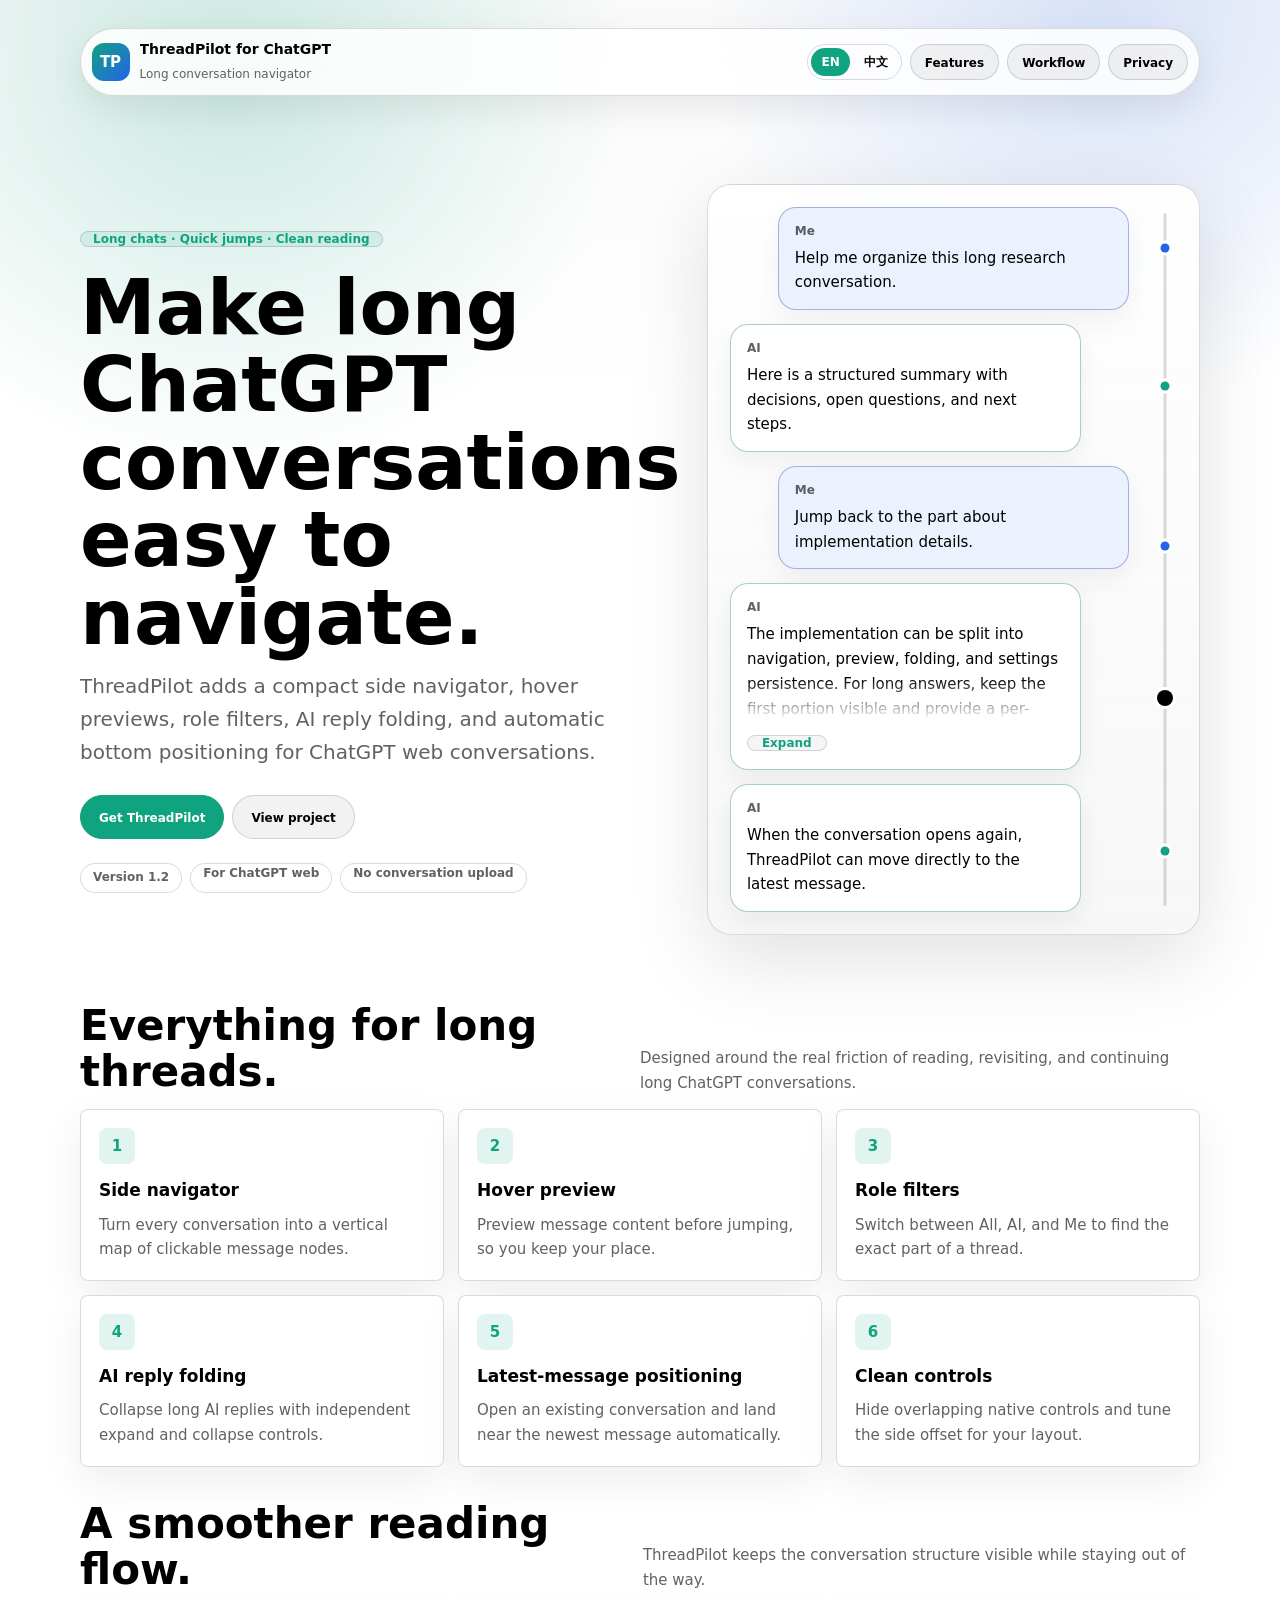
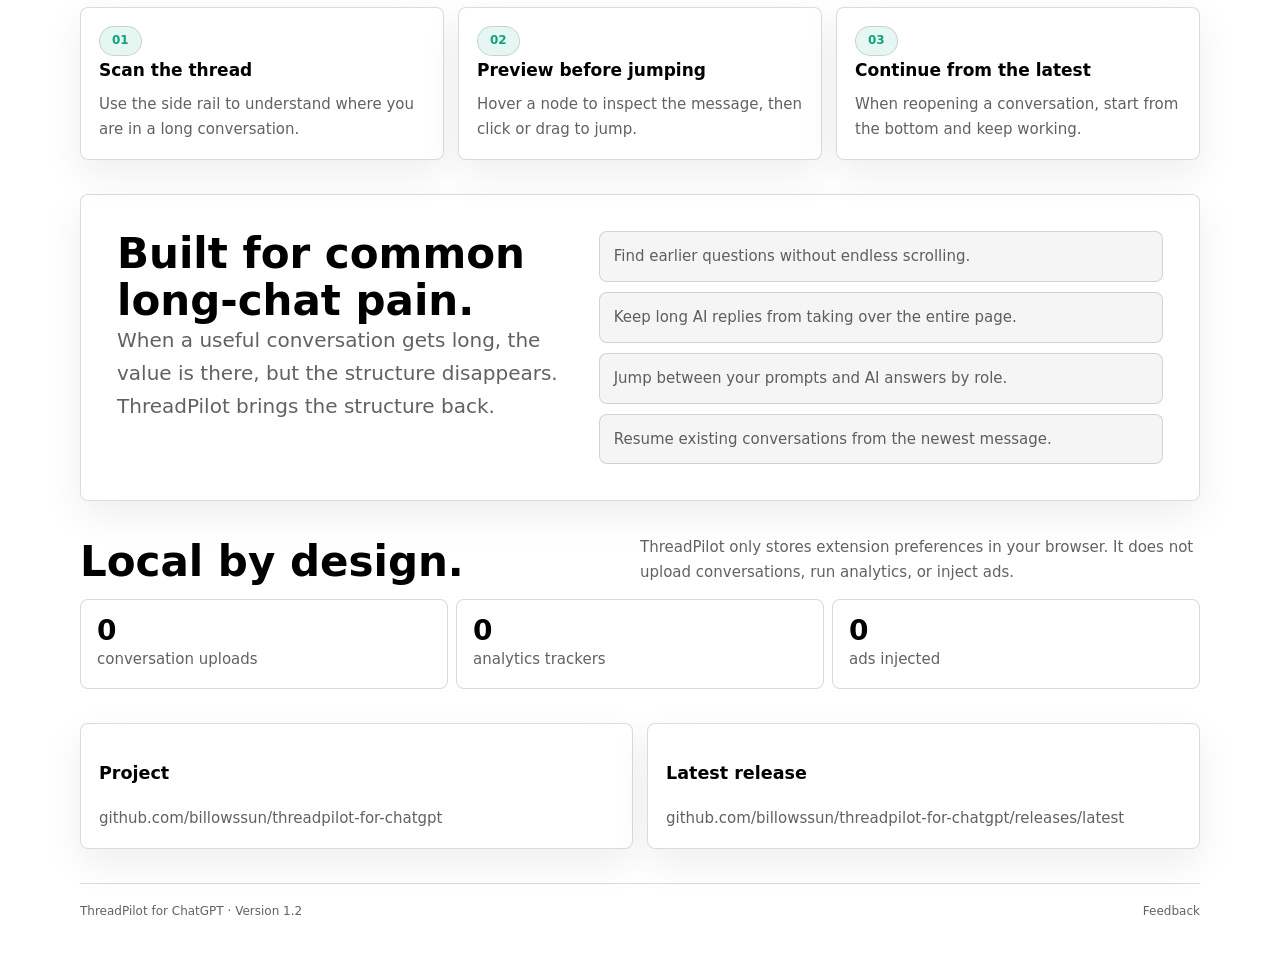
==== docs/index.html @ c4029c33 "Release v1.2" ====
<!doctype html>
<html lang="en" data-lang="en">
<head>
  <meta charset="utf-8" />
  <meta name="viewport" content="width=device-width, initial-scale=1" />
  <title>ThreadPilot for ChatGPT</title>
  <style>
    :root {
      color-scheme: light dark;
      --green: #10a37f;
      --blue: #2563eb;
      --ink: CanvasText;
      --muted: color-mix(in srgb, CanvasText 62%, transparent);
      --soft: color-mix(in srgb, CanvasText 7%, transparent);
      --line: color-mix(in srgb, CanvasText 14%, transparent);
      --panel: color-mix(in srgb, Canvas 92%, transparent);
      --panel-strong: color-mix(in srgb, CanvasText 4%, Canvas);
    }
    * { box-sizing: border-box; }
    html { scroll-behavior: smooth; }
    body {
      margin: 0;
      background: Canvas;
      color: var(--ink);
      font: 15px/1.65 system-ui, -apple-system, BlinkMacSystemFont, "Segoe UI", "Microsoft YaHei", sans-serif;
    }
    body::before {
      content: "";
      position: fixed;
      inset: 0;
      z-index: -1;
      background:
        radial-gradient(circle at 18% 8%, color-mix(in srgb, var(--green) 20%, transparent), transparent 30%),
        radial-gradient(circle at 86% 2%, color-mix(in srgb, var(--blue) 16%, transparent), transparent 28%),
        linear-gradient(180deg, color-mix(in srgb, CanvasText 2%, Canvas), Canvas 44%);
    }
    a { color: inherit; text-decoration: none; }
    .page { width: min(1120px, calc(100% - 36px)); margin: 0 auto; padding: 28px 0 48px; }
    .nav { position: sticky; top: 12px; z-index: 10; display: flex; align-items: center; justify-content: space-between; gap: 14px; min-height: 58px; margin-bottom: 28px; padding: 9px 11px; border: 1px solid var(--line); border-radius: 999px; background: color-mix(in srgb, Canvas 84%, transparent); box-shadow: 0 12px 36px rgba(0,0,0,.08); backdrop-filter: blur(18px) saturate(1.1); -webkit-backdrop-filter: blur(18px) saturate(1.1); }
    .brand { display: flex; align-items: center; gap: 10px; min-width: 0; }
    .logo { width: 38px; height: 38px; display: grid; place-items: center; border-radius: 12px; background: linear-gradient(135deg, var(--green), var(--blue)); color: #fff; font-weight: 900; letter-spacing: 0; }
    .brand span:last-child { min-width: 0; }
    .brand strong { display: block; overflow: hidden; text-overflow: ellipsis; white-space: nowrap; font-size: 14px; }
    .brand small { display: block; color: var(--muted); font-size: 12px; }
    .right, .links, .lang, .actions, .chips, .stats { display: flex; align-items: center; gap: 8px; flex-wrap: wrap; }
    .lang { gap: 4px; padding: 3px; border: 1px solid var(--line); border-radius: 999px; }
    .links a, .btn, .lang button { display: inline-block; height: 36px; min-height: 0; padding: 0 14px; border: 1px solid var(--line); border-radius: 999px; background: color-mix(in srgb, CanvasText 5%, transparent); color: var(--ink); font: 760 12px/36px system-ui, -apple-system, BlinkMacSystemFont, "Segoe UI", "Microsoft YaHei", sans-serif; text-align: center; cursor: pointer; white-space: nowrap; }
    .lang button { height: 28px; padding: 0 10px; border: 0; background: transparent; line-height: 28px; }
    .lang button.active { background: var(--green); color: #fff; }
    .btn { height: 44px; padding: 0 18px; line-height: 44px; }
    .btn.primary { border-color: var(--green); background: var(--green); color: #fff; }
    .hero { display: grid; grid-template-columns: minmax(0, 1.08fr) minmax(320px, .92fr); gap: clamp(22px, 4vw, 48px); align-items: center; min-height: min(680px, calc(100vh - 120px)); padding: clamp(28px, 5vw, 54px) 0 34px; }
    .eyebrow, .chip, .tag { display: inline-grid; place-items: center; min-height: 30px; padding: 0 12px; border: 1px solid var(--line); border-radius: 999px; background: color-mix(in srgb, var(--green) 10%, transparent); color: var(--green); font-size: 12px; font-weight: 850; }
    h1 { max-width: 760px; margin: 18px 0 14px; font-size: clamp(42px, 7vw, 76px); line-height: 1.02; letter-spacing: 0; }
    .lead { max-width: 680px; margin: 0; color: var(--muted); font-size: clamp(16px, 2vw, 20px); }
    .actions { margin-top: 26px; }
    .chips { margin-top: 24px; }
    .chip { background: var(--panel); color: var(--muted); font-weight: 760; }
    .demo { position: relative; min-height: 470px; padding: 22px; border: 1px solid var(--line); border-radius: 24px; background: linear-gradient(180deg, var(--panel), color-mix(in srgb, CanvasText 3%, Canvas)); box-shadow: 0 24px 80px rgba(0,0,0,.12); overflow: hidden; }
    .chat { display: grid; gap: 14px; padding-right: 48px; }
    .bubble { max-width: 88%; padding: 14px 16px; border: 1px solid var(--line); border-radius: 18px; background: Canvas; box-shadow: 0 10px 28px rgba(0,0,0,.06); }
    .bubble.me { justify-self: end; border-color: color-mix(in srgb, var(--blue) 26%, var(--line)); background: color-mix(in srgb, var(--blue) 9%, Canvas); }
    .bubble.ai { justify-self: start; border-color: color-mix(in srgb, var(--green) 24%, var(--line)); }
    .bubble strong { display: block; margin-bottom: 4px; font-size: 12px; color: var(--muted); }
    .folded { position: relative; max-height: 108px; overflow: hidden; }
    .folded::after { content: ""; position: absolute; left: 0; right: 0; bottom: 0; height: 52px; background: linear-gradient(to bottom, transparent, Canvas 82%); }
    .more { display: inline-grid; place-items: center; height: 30px; margin-top: 10px; padding: 0 14px; border: 1px solid var(--line); border-radius: 999px; background: var(--panel-strong); color: var(--green); font-size: 12px; font-weight: 850; }
    .rail { position: absolute; top: 28px; right: 22px; bottom: 28px; width: 24px; }
    .rail::before { content: ""; position: absolute; top: 0; bottom: 0; left: 50%; width: 3px; border-radius: 99px; background: var(--line); transform: translateX(-50%); }
    .dot { position: absolute; left: 50%; width: 9px; height: 9px; border-radius: 50%; background: var(--green); transform: translate(-50%, -50%); box-shadow: 0 0 0 3px Canvas; }
    .dot.me { background: var(--blue); }
    .dot.active { width: 16px; height: 16px; background: var(--ink); }
    section { margin-top: 34px; }
    .section-head { display: flex; align-items: end; justify-content: space-between; gap: 18px; margin-bottom: 14px; }
    h2 { margin: 0; font-size: clamp(26px, 4vw, 42px); line-height: 1.1; letter-spacing: 0; }
    .section-head p { max-width: 560px; margin: 0; color: var(--muted); }
    .grid { display: grid; grid-template-columns: repeat(3, 1fr); gap: 14px; }
    .grid.two { grid-template-columns: repeat(2, 1fr); }
    .card, .band, .step, .quote { border: 1px solid var(--line); border-radius: 8px; background: var(--panel); box-shadow: 0 14px 40px rgba(0,0,0,.07); }
    .card { padding: 18px; overflow-wrap: anywhere; }
    .card h3, .step h3 { margin: 0 0 8px; font-size: 17px; }
    .card p, .step p, .quote p { margin: 0; color: var(--muted); }
    .icon { width: 36px; height: 36px; display: grid; place-items: center; margin-bottom: 12px; border-radius: 8px; background: color-mix(in srgb, var(--green) 12%, transparent); color: var(--green); font-weight: 900; }
    .band { display: grid; grid-template-columns: .9fr 1.1fr; gap: 20px; padding: clamp(22px, 4vw, 36px); }
    .list { display: grid; gap: 10px; margin: 0; padding: 0; list-style: none; }
    .list li { padding: 12px 14px; border: 1px solid var(--line); border-radius: 8px; background: color-mix(in srgb, CanvasText 4%, transparent); color: var(--muted); }
    .steps { display: grid; grid-template-columns: repeat(3, 1fr); gap: 14px; }
    .step { padding: 18px; }
    .stats { align-items: stretch; }
    .stat { flex: 1 1 180px; padding: 16px; border: 1px solid var(--line); border-radius: 8px; background: var(--panel); }
    .stat strong { display: block; font-size: 28px; line-height: 1.1; }
    .stat span { color: var(--muted); }
    .quote { padding: 18px; }
    footer { display: flex; align-items: center; justify-content: space-between; gap: 12px; flex-wrap: wrap; margin-top: 34px; padding-top: 18px; border-top: 1px solid var(--line); color: var(--muted); font-size: 12px; }
    body [data-lang] { display: none; }
    html[data-lang="en"] body [data-lang="en"], html[data-lang="zh"] body [data-lang="zh"] { display: revert; }
    @media (max-width: 900px) {
      .nav { position: static; align-items: flex-start; border-radius: 22px; flex-direction: column; }
      .right { align-items: flex-start; }
      .hero, .band { grid-template-columns: 1fr; min-height: 0; }
      .demo { min-height: 420px; }
      .grid, .grid.two, .steps { grid-template-columns: 1fr; }
      .section-head { align-items: flex-start; flex-direction: column; }
    }
    @media (max-width: 560px) {
      .page { width: min(100% - 24px, 1120px); padding-top: 14px; }
      .links { display: none; }
      .hero { padding-top: 12px; }
      .demo { min-height: 390px; padding: 16px; }
      .chat { padding-right: 36px; }
      .bubble { max-width: 94%; }
    }
  </style>
</head>
<body>
  <div class="page">
    <header class="nav">
      <a class="brand" href="https://billowssun.github.io/threadpilot-for-chatgpt/">
        <span class="logo">TP</span>
        <span><strong>ThreadPilot for ChatGPT</strong><small data-lang="en">Long conversation navigator</small><small data-lang="zh">长对话导航助手</small></span>
      </a>
      <div class="right">
        <div class="lang"><button id="lang-en" type="button">EN</button><button id="lang-zh" type="button">中文</button></div>
        <nav class="links"><a href="#features" data-lang="en">Features</a><a href="#features" data-lang="zh">功能</a><a href="#workflow" data-lang="en">Workflow</a><a href="#workflow" data-lang="zh">使用方式</a><a href="#privacy" data-lang="en">Privacy</a><a href="#privacy" data-lang="zh">隐私</a></nav>
      </div>
    </header>

    <main>
      <section class="hero">
        <div>
          <span class="eyebrow" data-lang="en">Long chats · Quick jumps · Clean reading</span><span class="eyebrow" data-lang="zh">长对话 · 快速定位 · 清爽阅读</span>
          <h1 data-lang="en">Make long ChatGPT conversations easy to navigate.</h1><h1 data-lang="zh">让 ChatGPT 长对话更容易导航。</h1>
          <p class="lead" data-lang="en">ThreadPilot adds a compact side navigator, hover previews, role filters, AI reply folding, and automatic bottom positioning for ChatGPT web conversations.</p><p class="lead" data-lang="zh">ThreadPilot 为 ChatGPT 网页端加入侧边导航、悬浮预览、角色筛选、AI 长回复折叠，以及打开对话后自动定位到最新消息。</p>
          <div class="actions"><a class="btn primary" href="https://github.com/billowssun/threadpilot-for-chatgpt/releases/latest" data-lang="en">Get ThreadPilot</a><a class="btn primary" href="https://github.com/billowssun/threadpilot-for-chatgpt/releases/latest" data-lang="zh">获取 ThreadPilot</a><a class="btn" href="https://github.com/billowssun/threadpilot-for-chatgpt" data-lang="en">View project</a><a class="btn" href="https://github.com/billowssun/threadpilot-for-chatgpt" data-lang="zh">查看项目</a></div>
          <div class="chips"><span class="chip">Version 1.2</span><span class="chip" data-lang="en">For ChatGPT web</span><span class="chip" data-lang="zh">适用于 ChatGPT 网页端</span><span class="chip" data-lang="en">No conversation upload</span><span class="chip" data-lang="zh">不上传对话内容</span></div>
        </div>
        <div class="demo" aria-hidden="true">
          <div class="chat">
            <div class="bubble me"><strong>Me</strong><span data-lang="en">Help me organize this long research conversation.</span><span data-lang="zh">帮我整理这段很长的研究对话。</span></div>
            <div class="bubble ai"><strong>AI</strong><span data-lang="en">Here is a structured summary with decisions, open questions, and next steps.</span><span data-lang="zh">下面是按结论、问题和下一步整理的结构化摘要。</span></div>
            <div class="bubble me"><strong>Me</strong><span data-lang="en">Jump back to the part about implementation details.</span><span data-lang="zh">跳回实现细节那一段。</span></div>
            <div class="bubble ai"><strong>AI</strong><div class="folded"><span data-lang="en">The implementation can be split into navigation, preview, folding, and settings persistence. For long answers, keep the first portion visible and provide a per-message expand control so the user can scan the thread without losing context.</span><span data-lang="zh">实现可以拆成导航、预览、折叠和设置保存。对于长回复，保留开头内容并为每条消息提供独立展开控制，这样用户可以快速浏览而不丢失上下文。</span></div><span class="more" data-lang="en">Expand</span><span class="more" data-lang="zh">展开</span></div>
            <div class="bubble ai"><strong>AI</strong><span data-lang="en">When the conversation opens again, ThreadPilot can move directly to the latest message.</span><span data-lang="zh">再次打开对话时，ThreadPilot 可以直接定位到最新消息。</span></div>
          </div>
          <div class="rail"><span class="dot me" style="top: 5%"></span><span class="dot" style="top: 25%"></span><span class="dot me" style="top: 48%"></span><span class="dot active" style="top: 70%"></span><span class="dot" style="top: 92%"></span></div>
        </div>
      </section>

      <section id="features">
        <div class="section-head"><h2 data-lang="en">Everything for long threads.</h2><h2 data-lang="zh">长对话需要的能力都在这里。</h2><p data-lang="en">Designed around the real friction of reading, revisiting, and continuing long ChatGPT conversations.</p><p data-lang="zh">围绕长对话里的阅读、回看、定位和继续处理体验设计。</p></div>
        <div class="grid">
          <article class="card"><div class="icon">1</div><h3 data-lang="en">Side navigator</h3><h3 data-lang="zh">侧边导航</h3><p data-lang="en">Turn every conversation into a vertical map of clickable message nodes.</p><p data-lang="zh">把整段对话变成一条可点击的消息地图。</p></article>
          <article class="card"><div class="icon">2</div><h3 data-lang="en">Hover preview</h3><h3 data-lang="zh">悬浮预览</h3><p data-lang="en">Preview message content before jumping, so you keep your place.</p><p data-lang="zh">跳转前先预览消息内容，减少来回滚动。</p></article>
          <article class="card"><div class="icon">3</div><h3 data-lang="en">Role filters</h3><h3 data-lang="zh">角色筛选</h3><p data-lang="en">Switch between All, AI, and Me to find the exact part of a thread.</p><p data-lang="zh">在全部、AI、我的输入之间切换，快速找到目标段落。</p></article>
          <article class="card"><div class="icon">4</div><h3 data-lang="en">AI reply folding</h3><h3 data-lang="zh">AI 回复折叠</h3><p data-lang="en">Collapse long AI replies with independent expand and collapse controls.</p><p data-lang="zh">自动折叠较长 AI 回复，并为每条回复提供独立展开和收起。</p></article>
          <article class="card"><div class="icon">5</div><h3 data-lang="en">Latest-message positioning</h3><h3 data-lang="zh">自动定位最新消息</h3><p data-lang="en">Open an existing conversation and land near the newest message automatically.</p><p data-lang="zh">打开已有对话时自动定位到最新消息附近。</p></article>
          <article class="card"><div class="icon">6</div><h3 data-lang="en">Clean controls</h3><h3 data-lang="zh">清爽控制</h3><p data-lang="en">Hide overlapping native controls and tune the side offset for your layout.</p><p data-lang="zh">可隐藏干扰控件，并调整侧边距离适配自己的界面。</p></article>
        </div>
      </section>

      <section id="workflow">
        <div class="section-head"><h2 data-lang="en">A smoother reading flow.</h2><h2 data-lang="zh">更顺手的阅读流程。</h2><p data-lang="en">ThreadPilot keeps the conversation structure visible while staying out of the way.</p><p data-lang="zh">ThreadPilot 让对话结构始终可见，同时尽量不打扰阅读。</p></div>
        <div class="steps">
          <article class="step"><span class="tag">01</span><h3 data-lang="en">Scan the thread</h3><h3 data-lang="zh">浏览结构</h3><p data-lang="en">Use the side rail to understand where you are in a long conversation.</p><p data-lang="zh">通过侧边导航快速了解自己在长对话中的位置。</p></article>
          <article class="step"><span class="tag">02</span><h3 data-lang="en">Preview before jumping</h3><h3 data-lang="zh">先预览再跳转</h3><p data-lang="en">Hover a node to inspect the message, then click or drag to jump.</p><p data-lang="zh">悬浮节点查看内容，再点击或拖动跳到目标消息。</p></article>
          <article class="step"><span class="tag">03</span><h3 data-lang="en">Continue from the latest</h3><h3 data-lang="zh">从最新内容继续</h3><p data-lang="en">When reopening a conversation, start from the bottom and keep working.</p><p data-lang="zh">重新打开对话时直接到最新位置，继续处理当前任务。</p></article>
        </div>
      </section>

      <section>
        <div class="band">
          <div><h2 data-lang="en">Built for common long-chat pain.</h2><h2 data-lang="zh">为长对话痛点而做。</h2><p class="lead" data-lang="en">When a useful conversation gets long, the value is there, but the structure disappears. ThreadPilot brings the structure back.</p><p class="lead" data-lang="zh">有价值的对话越聊越长之后，内容还在，但结构会消失。ThreadPilot 把结构重新带回来。</p></div>
          <ul class="list">
            <li data-lang="en">Find earlier questions without endless scrolling.</li><li data-lang="zh">不用无限滚动也能找到之前的问题。</li>
            <li data-lang="en">Keep long AI replies from taking over the entire page.</li><li data-lang="zh">避免一条很长的 AI 回复占满整个页面。</li>
            <li data-lang="en">Jump between your prompts and AI answers by role.</li><li data-lang="zh">按角色在你的输入和 AI 回复之间切换定位。</li>
            <li data-lang="en">Resume existing conversations from the newest message.</li><li data-lang="zh">回到历史对话时直接从最新内容继续。</li>
          </ul>
        </div>
      </section>

      <section id="privacy">
        <div class="section-head"><h2 data-lang="en">Local by design.</h2><h2 data-lang="zh">默认本地运行。</h2><p data-lang="en">ThreadPilot only stores extension preferences in your browser. It does not upload conversations, run analytics, or inject ads.</p><p data-lang="zh">ThreadPilot 只在浏览器本地保存扩展偏好，不上传对话内容，不做分析追踪，也不插入广告。</p></div>
        <div class="stats"><div class="stat"><strong>0</strong><span data-lang="en">conversation uploads</span><span data-lang="zh">对话上传</span></div><div class="stat"><strong>0</strong><span data-lang="en">analytics trackers</span><span data-lang="zh">分析追踪</span></div><div class="stat"><strong>0</strong><span data-lang="en">ads injected</span><span data-lang="zh">广告注入</span></div></div>
      </section>

      <section>
        <div class="grid two">
          <article class="quote"><h3 data-lang="en">Project</h3><h3 data-lang="zh">项目地址</h3><p><a href="https://github.com/billowssun/threadpilot-for-chatgpt">github.com/billowssun/threadpilot-for-chatgpt</a></p></article>
          <article class="quote"><h3 data-lang="en">Latest release</h3><h3 data-lang="zh">最新版本</h3><p><a href="https://github.com/billowssun/threadpilot-for-chatgpt/releases/latest">github.com/billowssun/threadpilot-for-chatgpt/releases/latest</a></p></article>
        </div>
      </section>
    </main>

    <footer><span>ThreadPilot for ChatGPT · Version 1.2</span><span><a href="https://github.com/billowssun/threadpilot-for-chatgpt/issues" data-lang="en">Feedback</a><a href="https://github.com/billowssun/threadpilot-for-chatgpt/issues" data-lang="zh">反馈问题</a></span></footer>
  </div>
  <script src="site.js"></script>
</body>
</html>
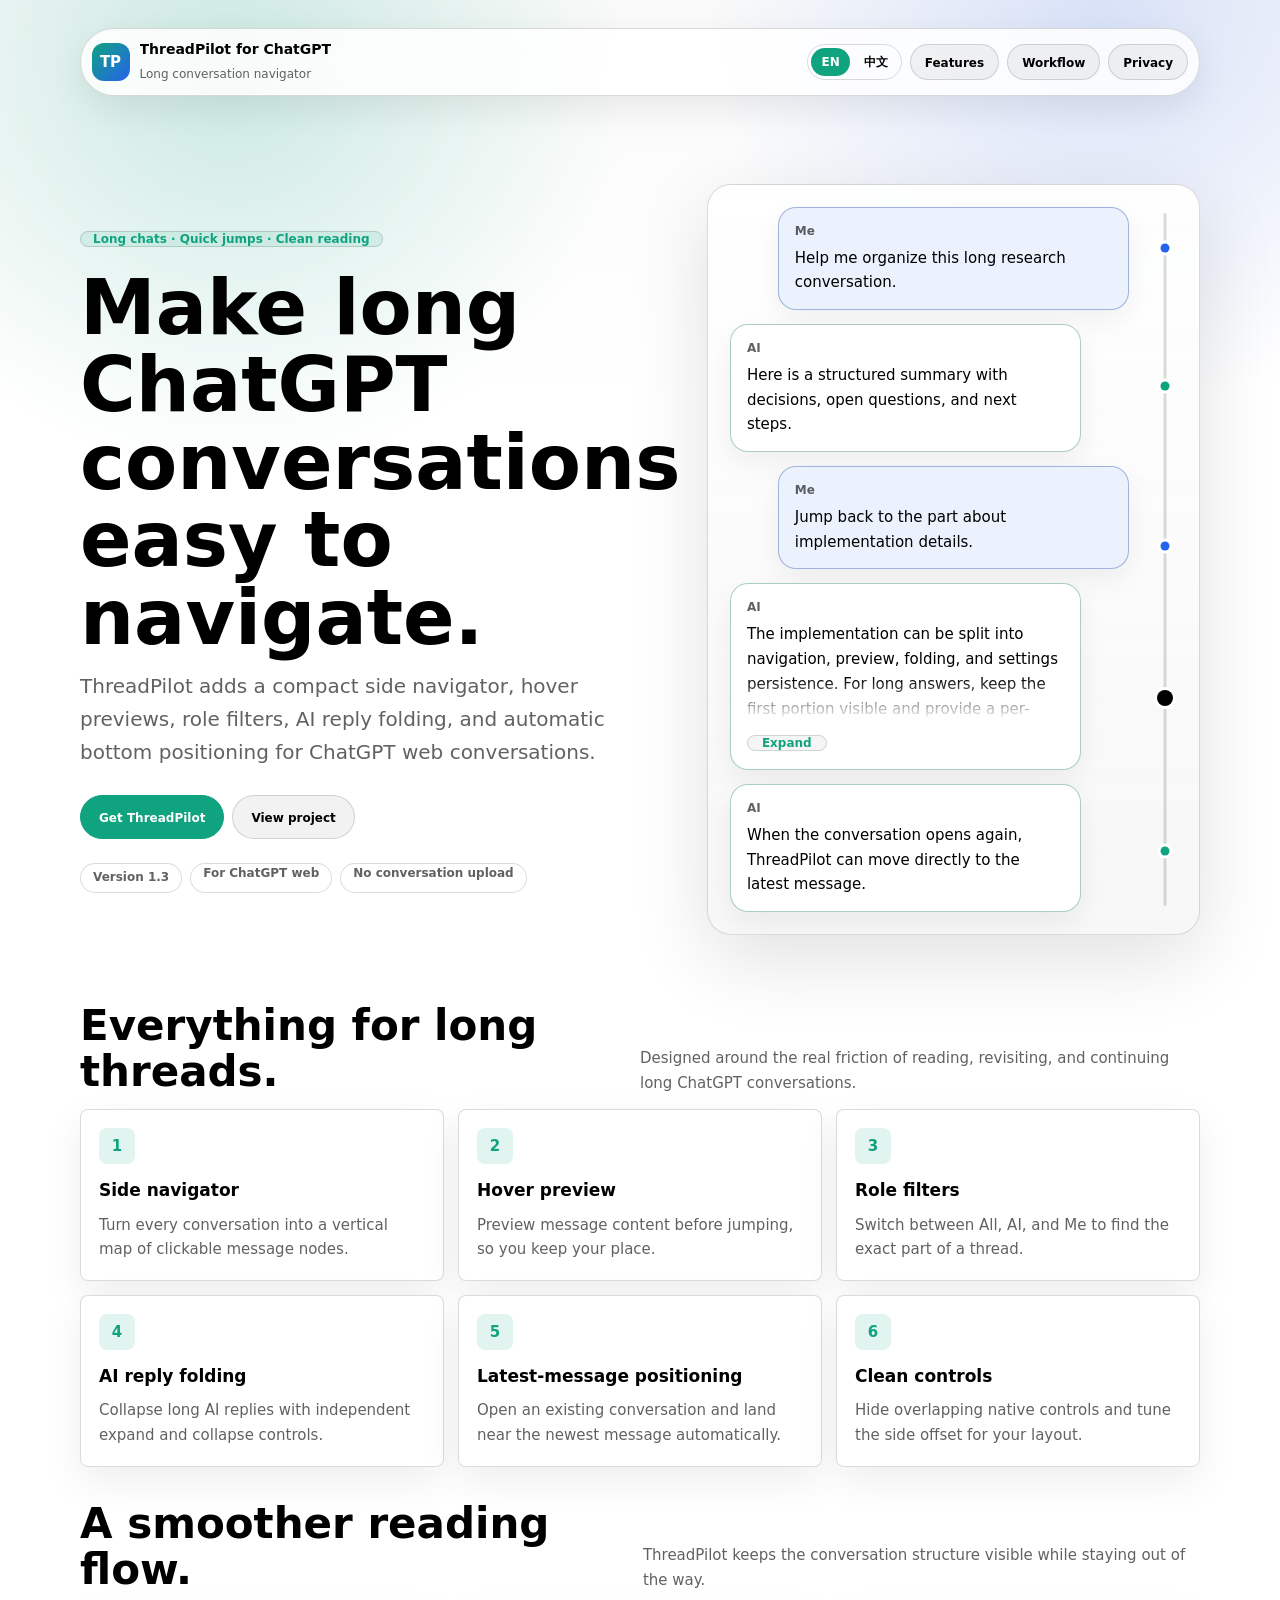
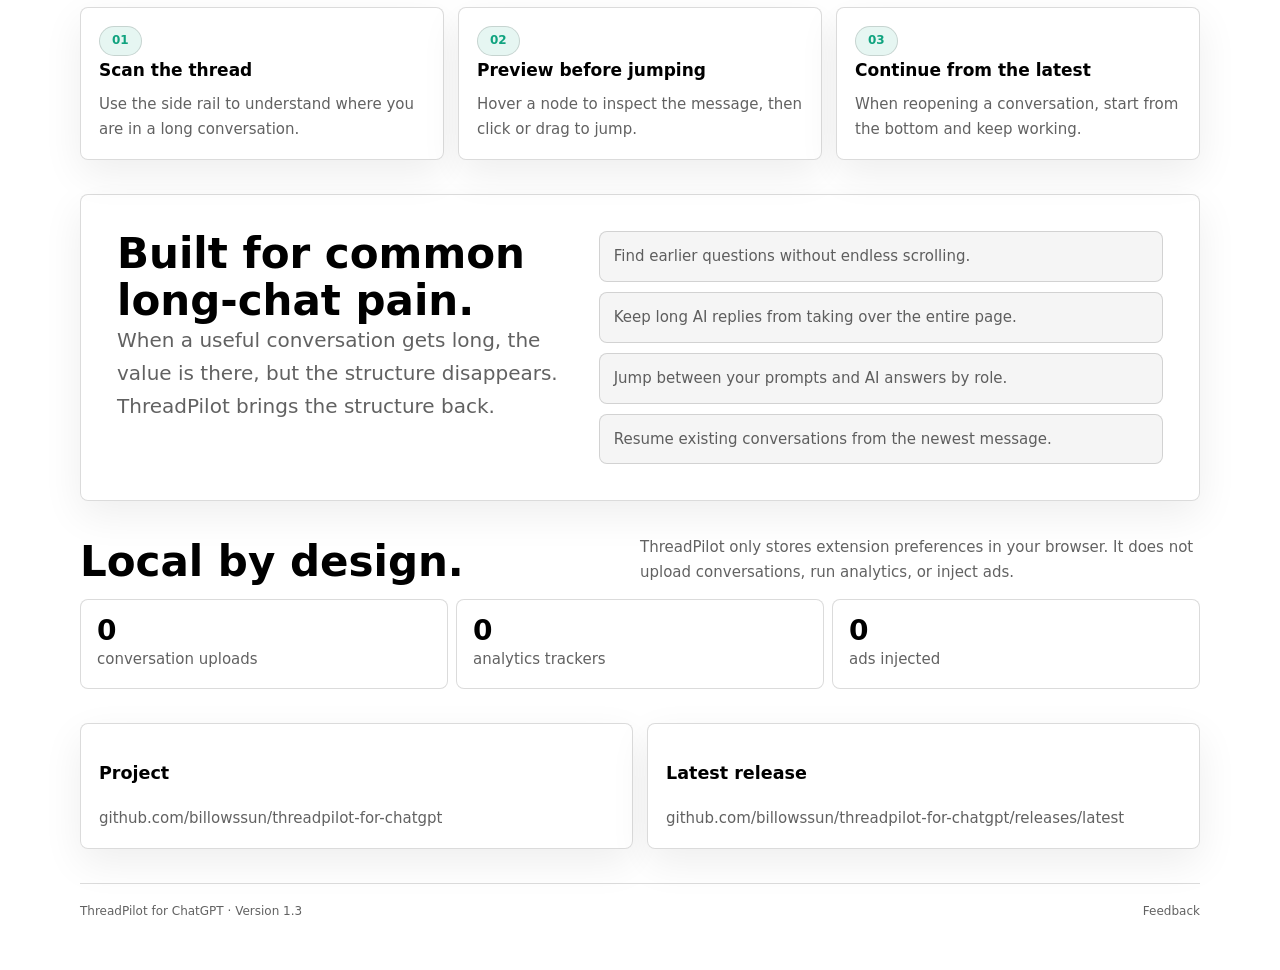
==== commit 7a24d411: "Release v1.3" ====
--- a/docs/index.html
+++ b/docs/index.html
@@ -132,7 +132,7 @@
           <h1 data-lang="en">Make long ChatGPT conversations easy to navigate.</h1><h1 data-lang="zh">让 ChatGPT 长对话更容易导航。</h1>
           <p class="lead" data-lang="en">ThreadPilot adds a compact side navigator, hover previews, role filters, AI reply folding, and automatic bottom positioning for ChatGPT web conversations.</p><p class="lead" data-lang="zh">ThreadPilot 为 ChatGPT 网页端加入侧边导航、悬浮预览、角色筛选、AI 长回复折叠，以及打开对话后自动定位到最新消息。</p>
           <div class="actions"><a class="btn primary" href="https://github.com/billowssun/threadpilot-for-chatgpt/releases/latest" data-lang="en">Get ThreadPilot</a><a class="btn primary" href="https://github.com/billowssun/threadpilot-for-chatgpt/releases/latest" data-lang="zh">获取 ThreadPilot</a><a class="btn" href="https://github.com/billowssun/threadpilot-for-chatgpt" data-lang="en">View project</a><a class="btn" href="https://github.com/billowssun/threadpilot-for-chatgpt" data-lang="zh">查看项目</a></div>
-          <div class="chips"><span class="chip">Version 1.2</span><span class="chip" data-lang="en">For ChatGPT web</span><span class="chip" data-lang="zh">适用于 ChatGPT 网页端</span><span class="chip" data-lang="en">No conversation upload</span><span class="chip" data-lang="zh">不上传对话内容</span></div>
+          <div class="chips"><span class="chip">Version 1.3</span><span class="chip" data-lang="en">For ChatGPT web</span><span class="chip" data-lang="zh">适用于 ChatGPT 网页端</span><span class="chip" data-lang="en">No conversation upload</span><span class="chip" data-lang="zh">不上传对话内容</span></div>
         </div>
         <div class="demo" aria-hidden="true">
           <div class="chat">
@@ -192,7 +192,7 @@
       </section>
     </main>
 
-    <footer><span>ThreadPilot for ChatGPT · Version 1.2</span><span><a href="https://github.com/billowssun/threadpilot-for-chatgpt/issues" data-lang="en">Feedback</a><a href="https://github.com/billowssun/threadpilot-for-chatgpt/issues" data-lang="zh">反馈问题</a></span></footer>
+    <footer><span>ThreadPilot for ChatGPT · Version 1.3</span><span><a href="https://github.com/billowssun/threadpilot-for-chatgpt/issues" data-lang="en">Feedback</a><a href="https://github.com/billowssun/threadpilot-for-chatgpt/issues" data-lang="zh">反馈问题</a></span></footer>
   </div>
   <script src="site.js"></script>
 </body>
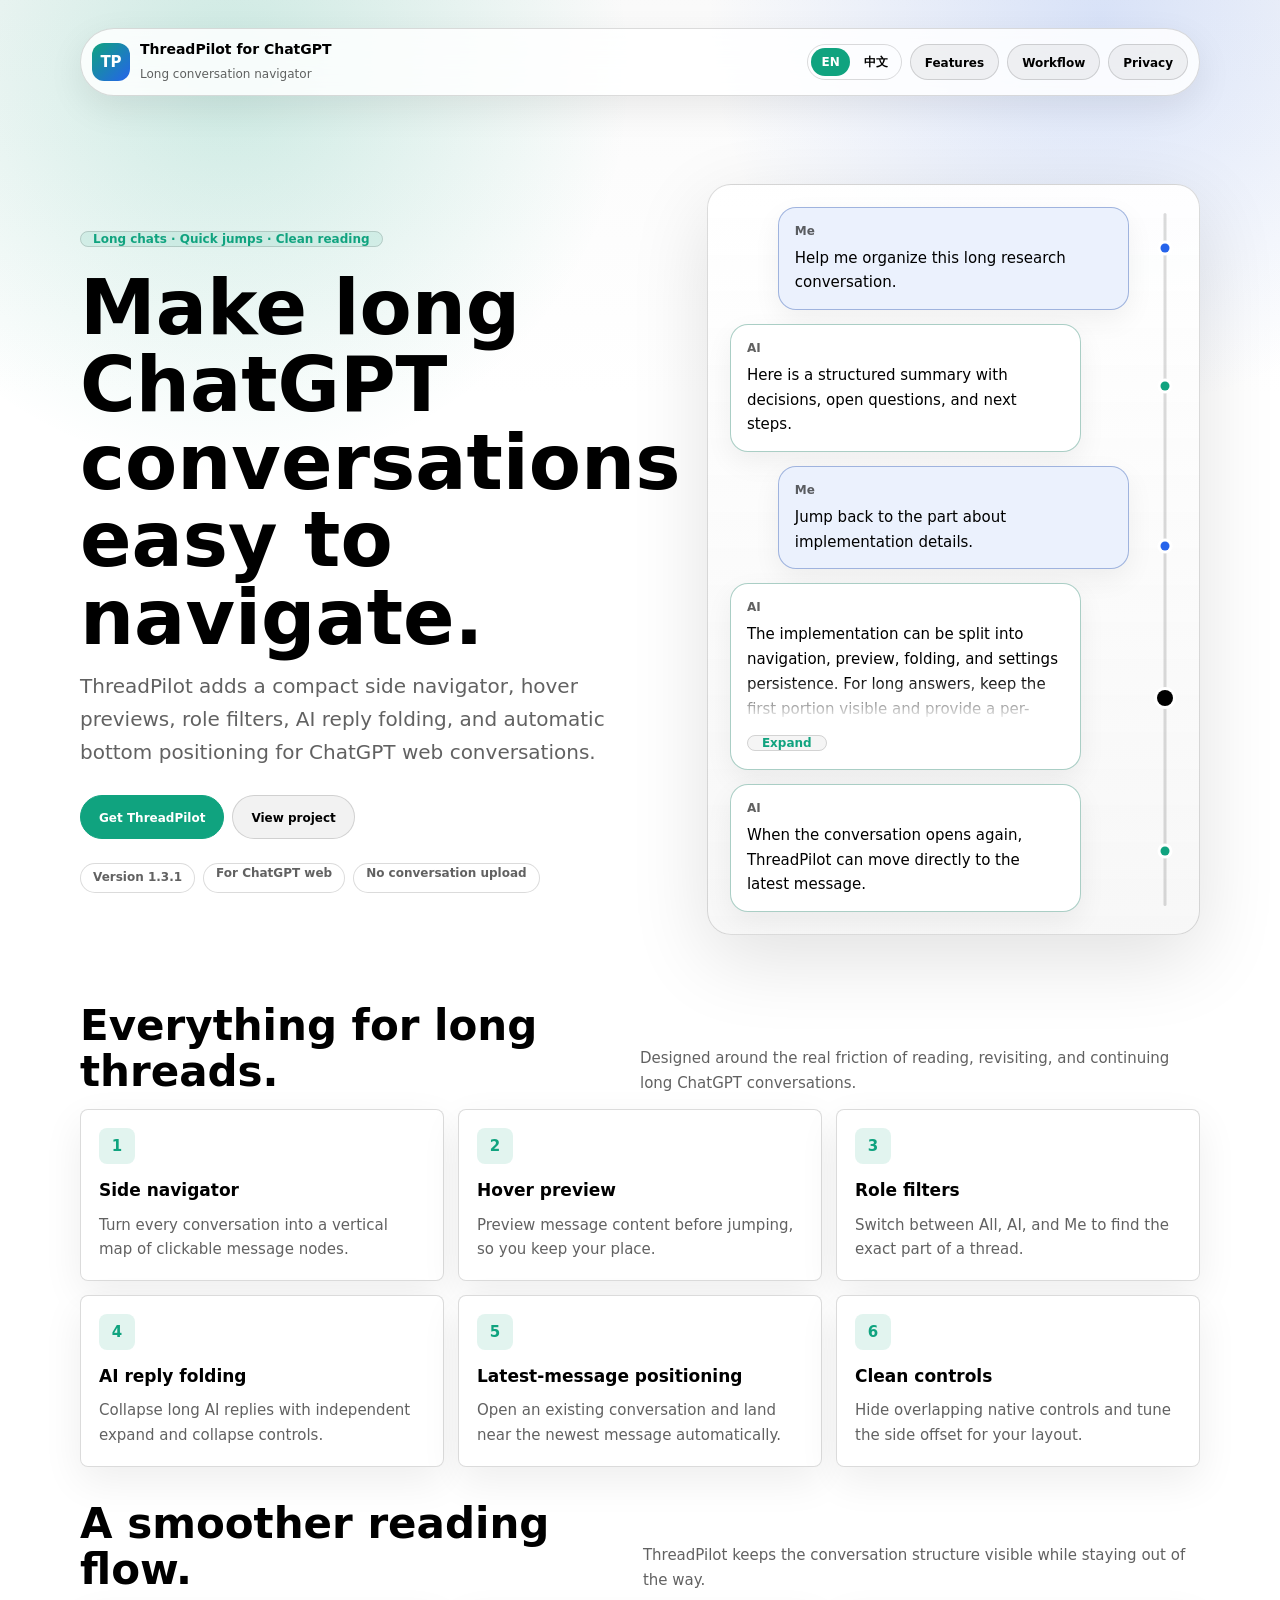
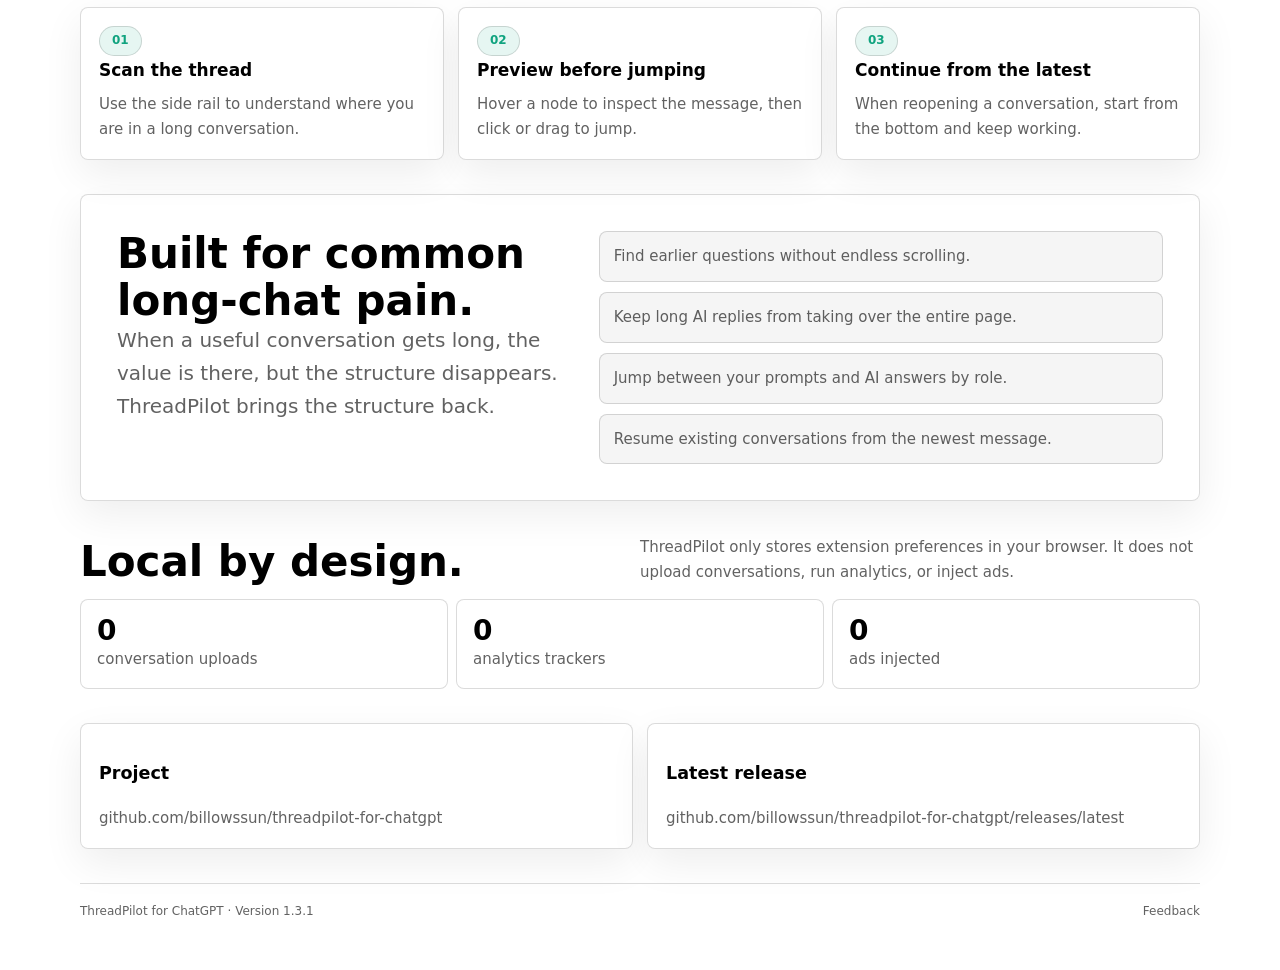
==== commit 0dc65966: "优化图标和导航显示，发布 v1.3.1" ====
--- a/docs/index.html
+++ b/docs/index.html
@@ -132,7 +132,7 @@
           <h1 data-lang="en">Make long ChatGPT conversations easy to navigate.</h1><h1 data-lang="zh">让 ChatGPT 长对话更容易导航。</h1>
           <p class="lead" data-lang="en">ThreadPilot adds a compact side navigator, hover previews, role filters, AI reply folding, and automatic bottom positioning for ChatGPT web conversations.</p><p class="lead" data-lang="zh">ThreadPilot 为 ChatGPT 网页端加入侧边导航、悬浮预览、角色筛选、AI 长回复折叠，以及打开对话后自动定位到最新消息。</p>
           <div class="actions"><a class="btn primary" href="https://github.com/billowssun/threadpilot-for-chatgpt/releases/latest" data-lang="en">Get ThreadPilot</a><a class="btn primary" href="https://github.com/billowssun/threadpilot-for-chatgpt/releases/latest" data-lang="zh">获取 ThreadPilot</a><a class="btn" href="https://github.com/billowssun/threadpilot-for-chatgpt" data-lang="en">View project</a><a class="btn" href="https://github.com/billowssun/threadpilot-for-chatgpt" data-lang="zh">查看项目</a></div>
-          <div class="chips"><span class="chip">Version 1.3</span><span class="chip" data-lang="en">For ChatGPT web</span><span class="chip" data-lang="zh">适用于 ChatGPT 网页端</span><span class="chip" data-lang="en">No conversation upload</span><span class="chip" data-lang="zh">不上传对话内容</span></div>
+          <div class="chips"><span class="chip">Version 1.3.1</span><span class="chip" data-lang="en">For ChatGPT web</span><span class="chip" data-lang="zh">适用于 ChatGPT 网页端</span><span class="chip" data-lang="en">No conversation upload</span><span class="chip" data-lang="zh">不上传对话内容</span></div>
         </div>
         <div class="demo" aria-hidden="true">
           <div class="chat">
@@ -192,7 +192,7 @@
       </section>
     </main>
 
-    <footer><span>ThreadPilot for ChatGPT · Version 1.3</span><span><a href="https://github.com/billowssun/threadpilot-for-chatgpt/issues" data-lang="en">Feedback</a><a href="https://github.com/billowssun/threadpilot-for-chatgpt/issues" data-lang="zh">反馈问题</a></span></footer>
+    <footer><span>ThreadPilot for ChatGPT · Version 1.3.1</span><span><a href="https://github.com/billowssun/threadpilot-for-chatgpt/issues" data-lang="en">Feedback</a><a href="https://github.com/billowssun/threadpilot-for-chatgpt/issues" data-lang="zh">反馈问题</a></span></footer>
   </div>
   <script src="site.js"></script>
 </body>
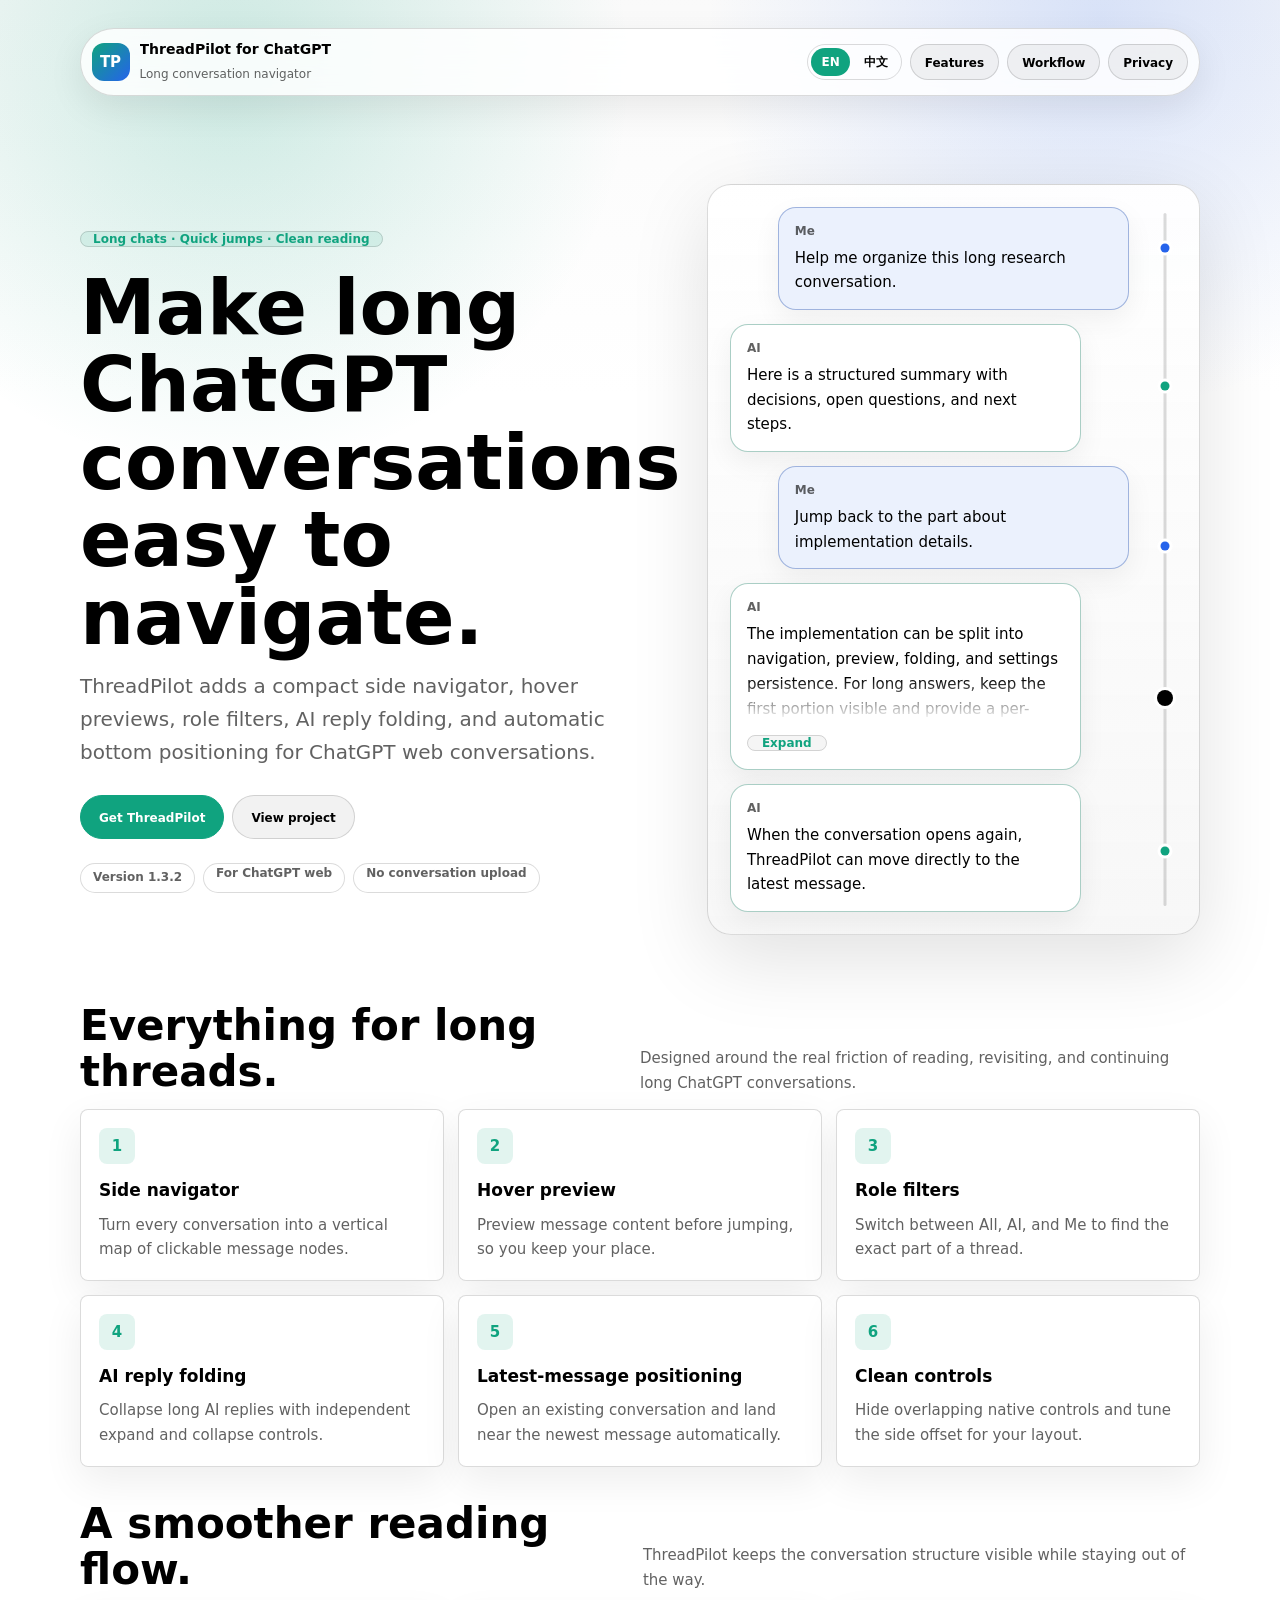
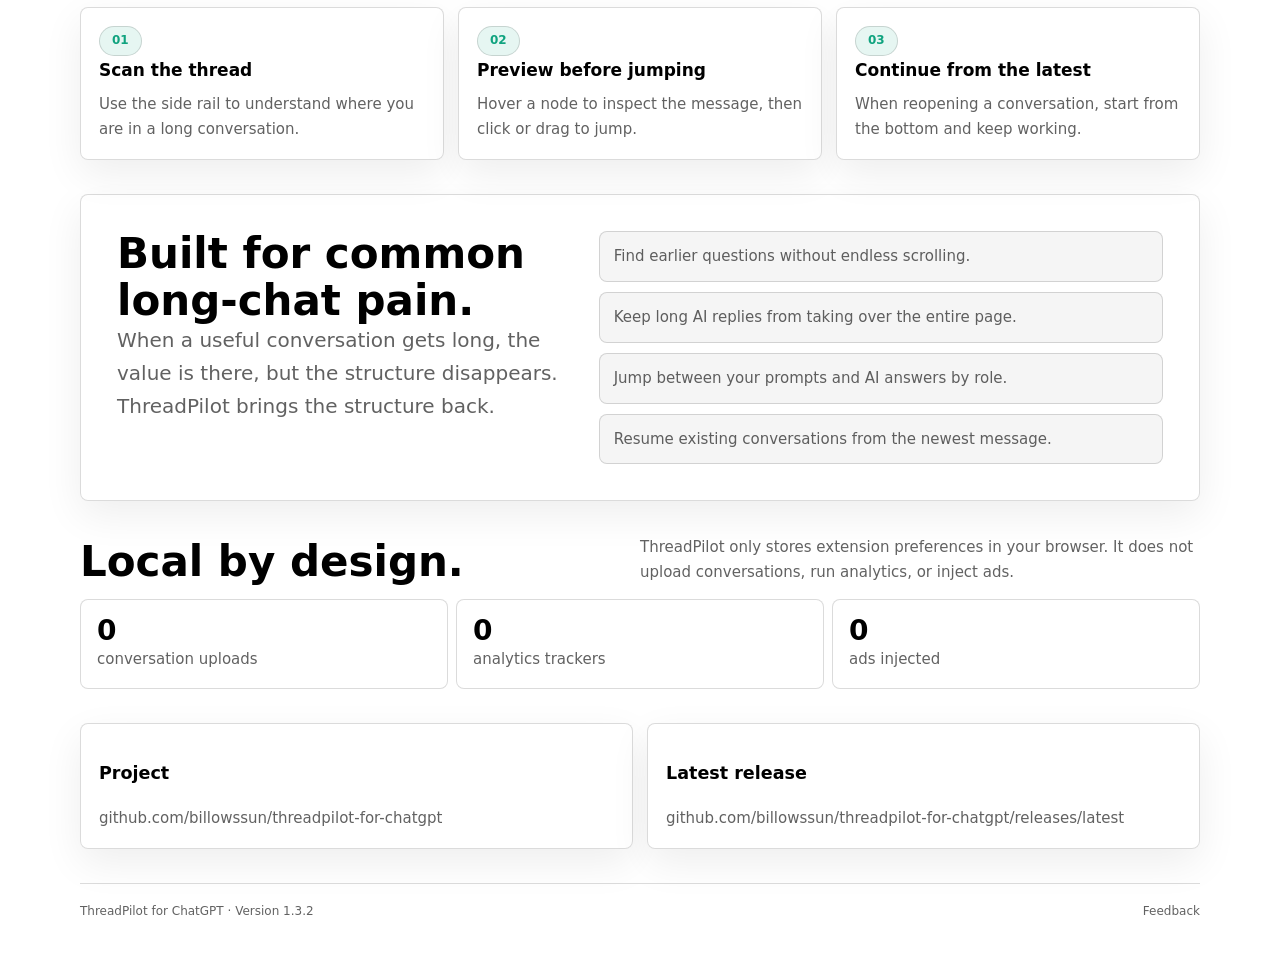
==== commit 25854a30: "修复 AI 导航节点位置，发布 v1.3.2" ====
--- a/docs/index.html
+++ b/docs/index.html
@@ -132,7 +132,7 @@
           <h1 data-lang="en">Make long ChatGPT conversations easy to navigate.</h1><h1 data-lang="zh">让 ChatGPT 长对话更容易导航。</h1>
           <p class="lead" data-lang="en">ThreadPilot adds a compact side navigator, hover previews, role filters, AI reply folding, and automatic bottom positioning for ChatGPT web conversations.</p><p class="lead" data-lang="zh">ThreadPilot 为 ChatGPT 网页端加入侧边导航、悬浮预览、角色筛选、AI 长回复折叠，以及打开对话后自动定位到最新消息。</p>
           <div class="actions"><a class="btn primary" href="https://github.com/billowssun/threadpilot-for-chatgpt/releases/latest" data-lang="en">Get ThreadPilot</a><a class="btn primary" href="https://github.com/billowssun/threadpilot-for-chatgpt/releases/latest" data-lang="zh">获取 ThreadPilot</a><a class="btn" href="https://github.com/billowssun/threadpilot-for-chatgpt" data-lang="en">View project</a><a class="btn" href="https://github.com/billowssun/threadpilot-for-chatgpt" data-lang="zh">查看项目</a></div>
-          <div class="chips"><span class="chip">Version 1.3.1</span><span class="chip" data-lang="en">For ChatGPT web</span><span class="chip" data-lang="zh">适用于 ChatGPT 网页端</span><span class="chip" data-lang="en">No conversation upload</span><span class="chip" data-lang="zh">不上传对话内容</span></div>
+          <div class="chips"><span class="chip">Version 1.3.2</span><span class="chip" data-lang="en">For ChatGPT web</span><span class="chip" data-lang="zh">适用于 ChatGPT 网页端</span><span class="chip" data-lang="en">No conversation upload</span><span class="chip" data-lang="zh">不上传对话内容</span></div>
         </div>
         <div class="demo" aria-hidden="true">
           <div class="chat">
@@ -192,7 +192,7 @@
       </section>
     </main>
 
-    <footer><span>ThreadPilot for ChatGPT · Version 1.3.1</span><span><a href="https://github.com/billowssun/threadpilot-for-chatgpt/issues" data-lang="en">Feedback</a><a href="https://github.com/billowssun/threadpilot-for-chatgpt/issues" data-lang="zh">反馈问题</a></span></footer>
+    <footer><span>ThreadPilot for ChatGPT · Version 1.3.2</span><span><a href="https://github.com/billowssun/threadpilot-for-chatgpt/issues" data-lang="en">Feedback</a><a href="https://github.com/billowssun/threadpilot-for-chatgpt/issues" data-lang="zh">反馈问题</a></span></footer>
   </div>
   <script src="site.js"></script>
 </body>
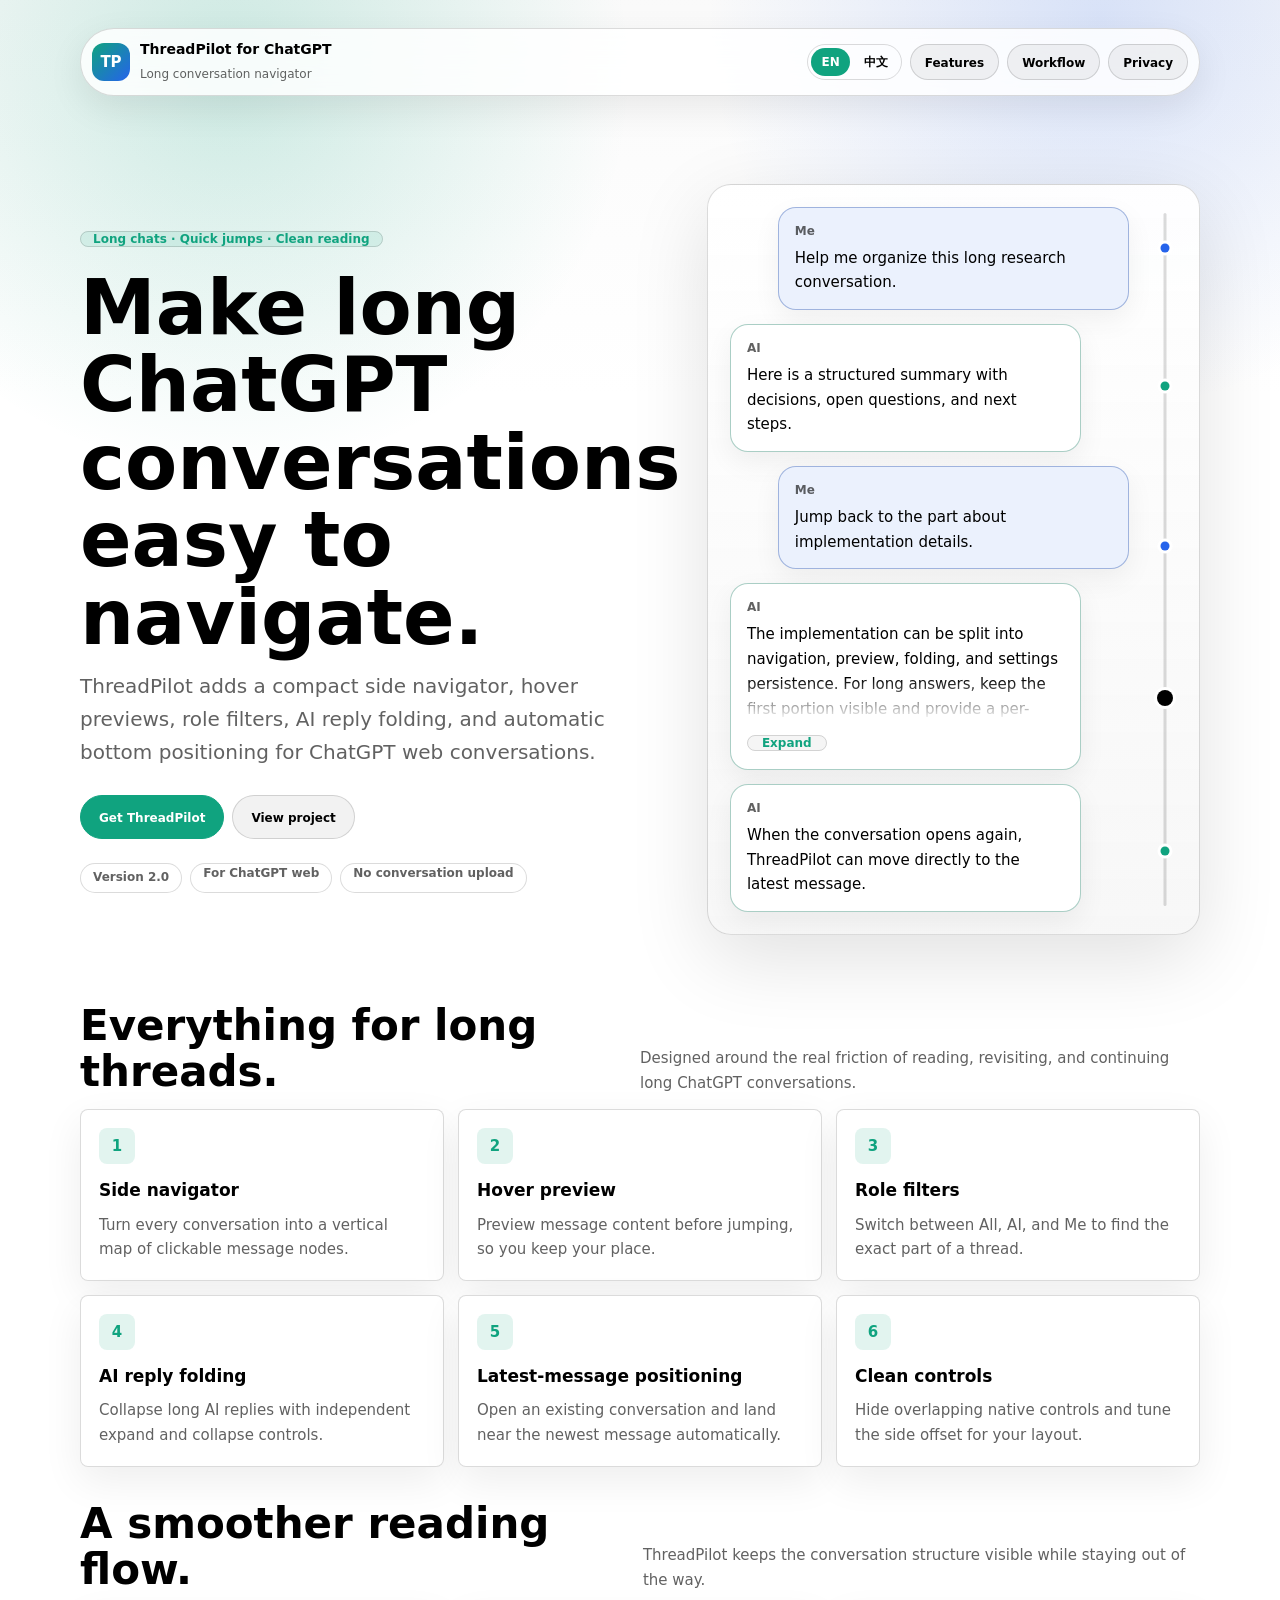
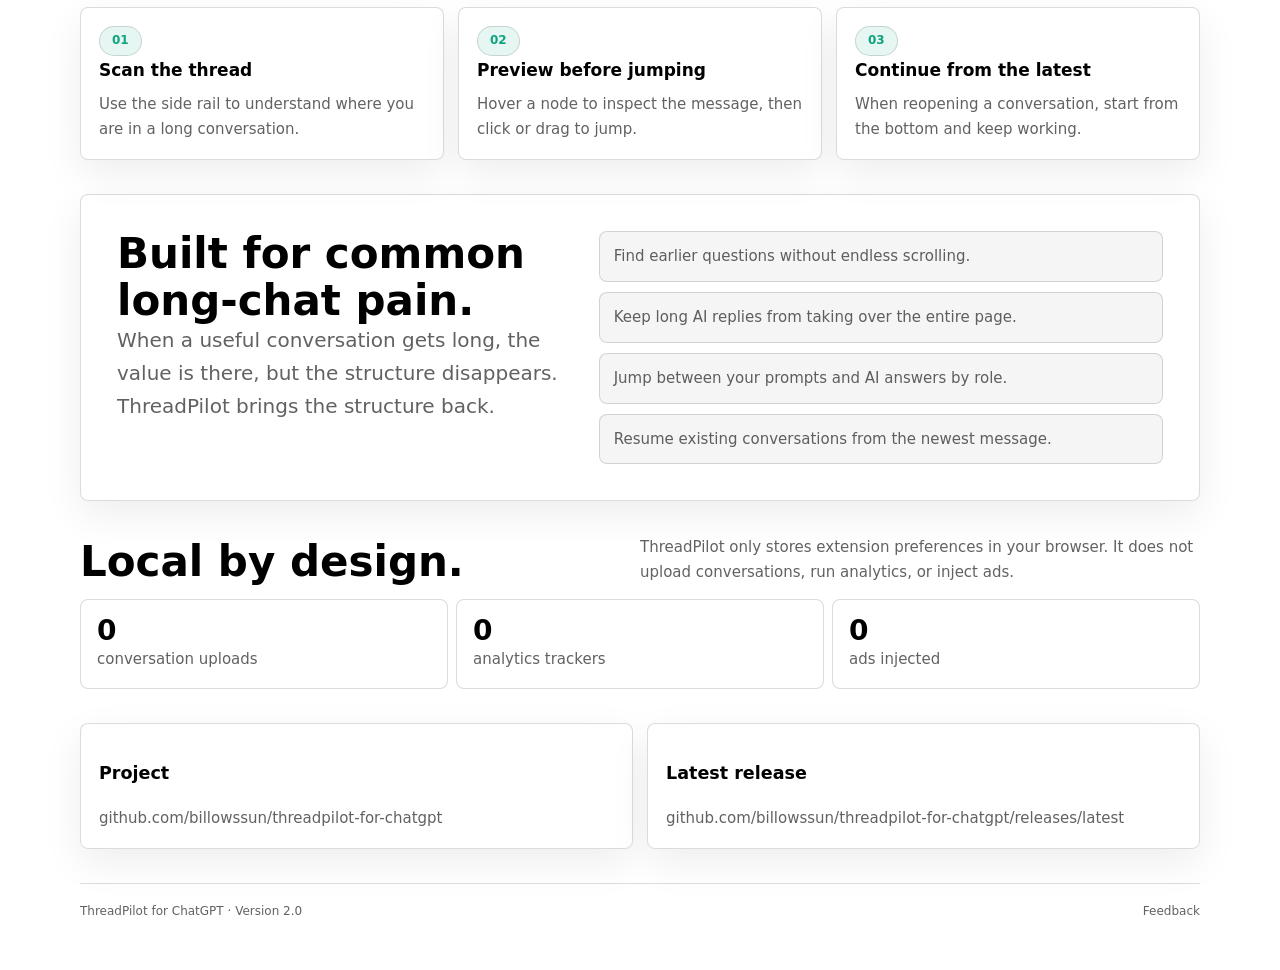
==== commit a69e18c0: "发布 2.0：升级 UI 与加载体验" ====
--- a/docs/index.html
+++ b/docs/index.html
@@ -132,7 +132,7 @@
           <h1 data-lang="en">Make long ChatGPT conversations easy to navigate.</h1><h1 data-lang="zh">让 ChatGPT 长对话更容易导航。</h1>
           <p class="lead" data-lang="en">ThreadPilot adds a compact side navigator, hover previews, role filters, AI reply folding, and automatic bottom positioning for ChatGPT web conversations.</p><p class="lead" data-lang="zh">ThreadPilot 为 ChatGPT 网页端加入侧边导航、悬浮预览、角色筛选、AI 长回复折叠，以及打开对话后自动定位到最新消息。</p>
           <div class="actions"><a class="btn primary" href="https://github.com/billowssun/threadpilot-for-chatgpt/releases/latest" data-lang="en">Get ThreadPilot</a><a class="btn primary" href="https://github.com/billowssun/threadpilot-for-chatgpt/releases/latest" data-lang="zh">获取 ThreadPilot</a><a class="btn" href="https://github.com/billowssun/threadpilot-for-chatgpt" data-lang="en">View project</a><a class="btn" href="https://github.com/billowssun/threadpilot-for-chatgpt" data-lang="zh">查看项目</a></div>
-          <div class="chips"><span class="chip">Version 1.3.2</span><span class="chip" data-lang="en">For ChatGPT web</span><span class="chip" data-lang="zh">适用于 ChatGPT 网页端</span><span class="chip" data-lang="en">No conversation upload</span><span class="chip" data-lang="zh">不上传对话内容</span></div>
+          <div class="chips"><span class="chip">Version 2.0</span><span class="chip" data-lang="en">For ChatGPT web</span><span class="chip" data-lang="zh">适用于 ChatGPT 网页端</span><span class="chip" data-lang="en">No conversation upload</span><span class="chip" data-lang="zh">不上传对话内容</span></div>
         </div>
         <div class="demo" aria-hidden="true">
           <div class="chat">
@@ -192,7 +192,7 @@
       </section>
     </main>
 
-    <footer><span>ThreadPilot for ChatGPT · Version 1.3.2</span><span><a href="https://github.com/billowssun/threadpilot-for-chatgpt/issues" data-lang="en">Feedback</a><a href="https://github.com/billowssun/threadpilot-for-chatgpt/issues" data-lang="zh">反馈问题</a></span></footer>
+    <footer><span>ThreadPilot for ChatGPT · Version 2.0</span><span><a href="https://github.com/billowssun/threadpilot-for-chatgpt/issues" data-lang="en">Feedback</a><a href="https://github.com/billowssun/threadpilot-for-chatgpt/issues" data-lang="zh">反馈问题</a></span></footer>
   </div>
   <script src="site.js"></script>
 </body>
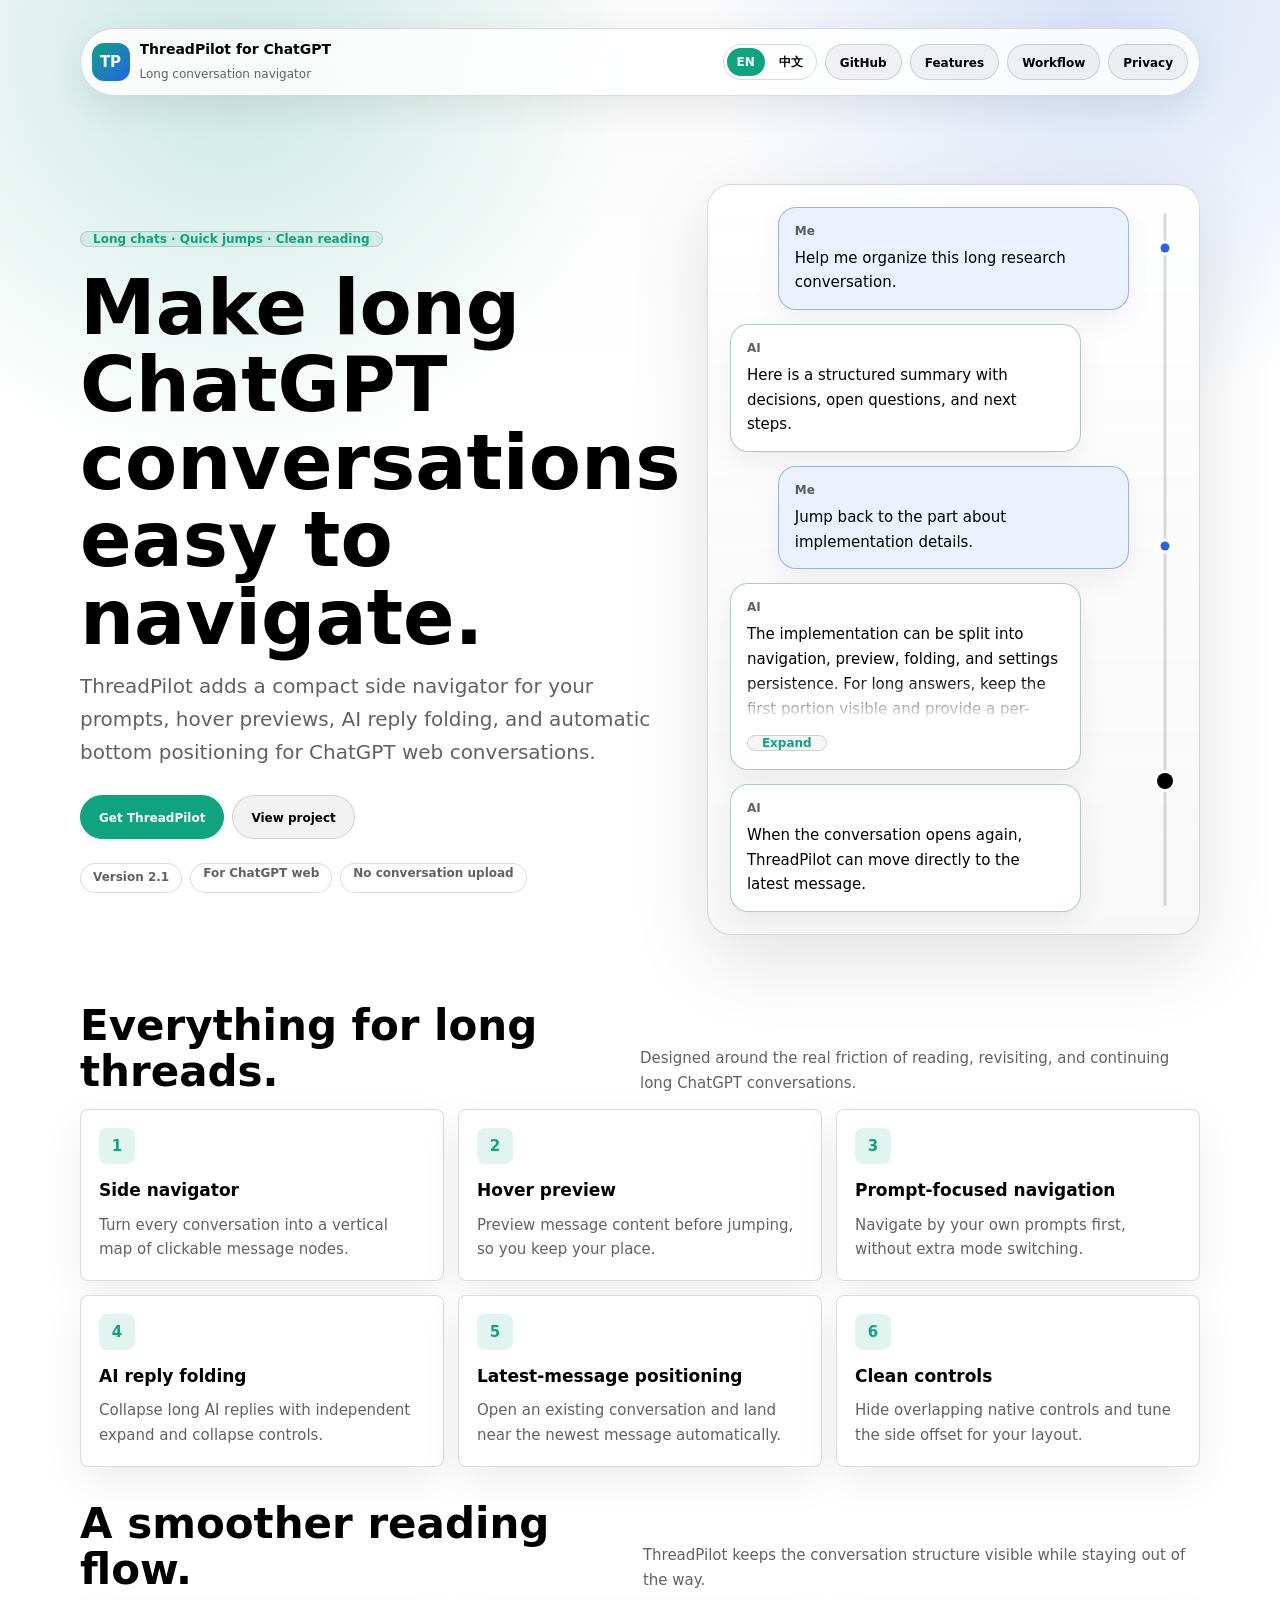
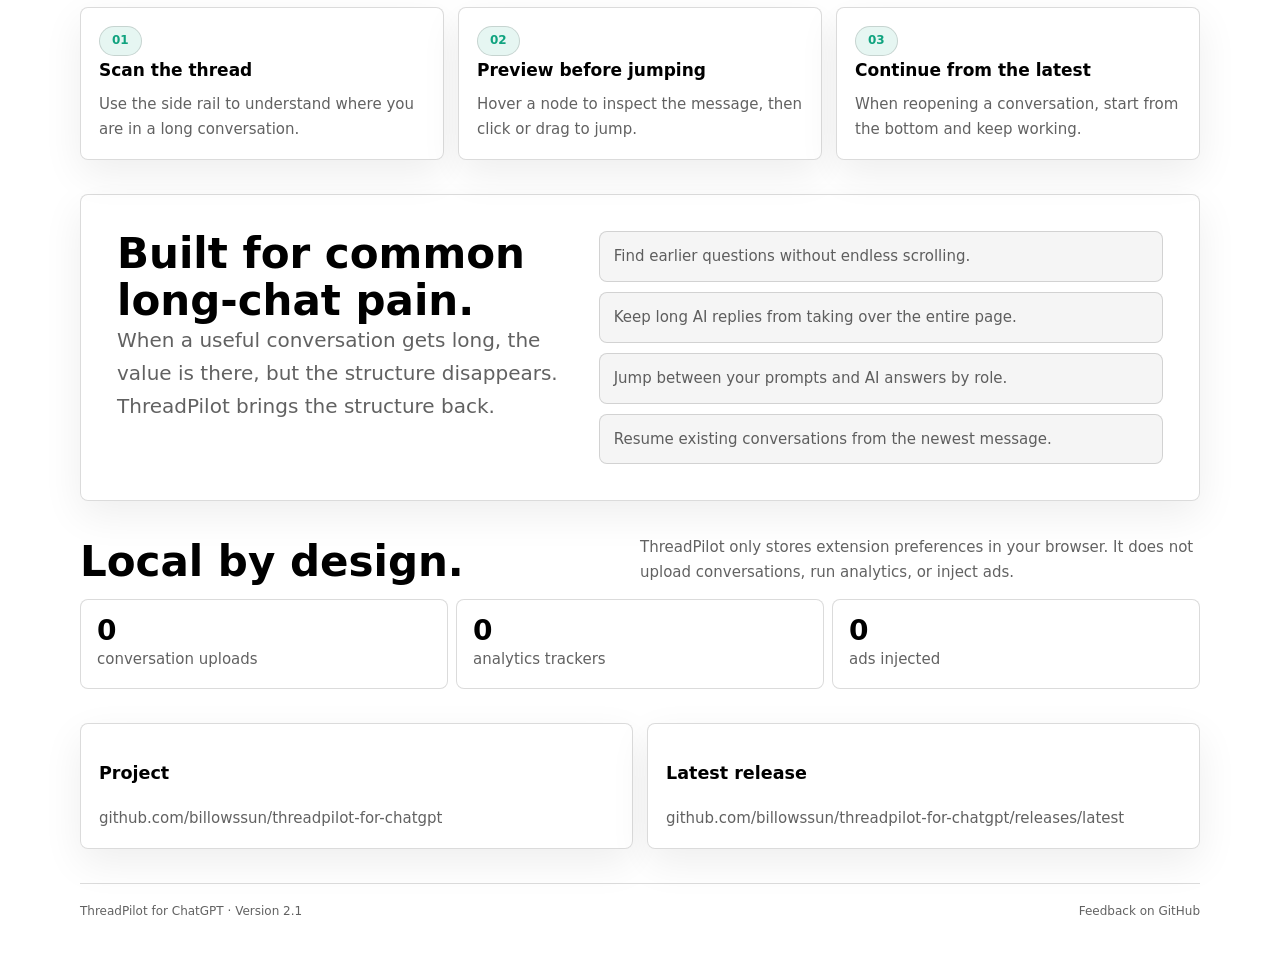
==== commit 9d499dbf: "chore: refine navigation ui and bump version" ====
--- a/docs/index.html
+++ b/docs/index.html
@@ -121,7 +121,7 @@
       </a>
       <div class="right">
         <div class="lang"><button id="lang-en" type="button">EN</button><button id="lang-zh" type="button">中文</button></div>
-        <nav class="links"><a href="#features" data-lang="en">Features</a><a href="#features" data-lang="zh">功能</a><a href="#workflow" data-lang="en">Workflow</a><a href="#workflow" data-lang="zh">使用方式</a><a href="#privacy" data-lang="en">Privacy</a><a href="#privacy" data-lang="zh">隐私</a></nav>
+        <nav class="links"><a href="https://github.com/billowssun/threadpilot-for-chatgpt">GitHub</a><a href="#features" data-lang="en">Features</a><a href="#features" data-lang="zh">功能</a><a href="#workflow" data-lang="en">Workflow</a><a href="#workflow" data-lang="zh">使用方式</a><a href="#privacy" data-lang="en">Privacy</a><a href="#privacy" data-lang="zh">隐私</a></nav>
       </div>
     </header>
 
@@ -130,9 +130,9 @@
         <div>
           <span class="eyebrow" data-lang="en">Long chats · Quick jumps · Clean reading</span><span class="eyebrow" data-lang="zh">长对话 · 快速定位 · 清爽阅读</span>
           <h1 data-lang="en">Make long ChatGPT conversations easy to navigate.</h1><h1 data-lang="zh">让 ChatGPT 长对话更容易导航。</h1>
-          <p class="lead" data-lang="en">ThreadPilot adds a compact side navigator, hover previews, role filters, AI reply folding, and automatic bottom positioning for ChatGPT web conversations.</p><p class="lead" data-lang="zh">ThreadPilot 为 ChatGPT 网页端加入侧边导航、悬浮预览、角色筛选、AI 长回复折叠，以及打开对话后自动定位到最新消息。</p>
+          <p class="lead" data-lang="en">ThreadPilot adds a compact side navigator for your prompts, hover previews, AI reply folding, and automatic bottom positioning for ChatGPT web conversations.</p><p class="lead" data-lang="zh">ThreadPilot 为 ChatGPT 网页端加入聚焦你输入内容的侧边导航、悬浮预览、AI 长回复折叠，以及打开对话后自动定位到最新消息。</p>
           <div class="actions"><a class="btn primary" href="https://github.com/billowssun/threadpilot-for-chatgpt/releases/latest" data-lang="en">Get ThreadPilot</a><a class="btn primary" href="https://github.com/billowssun/threadpilot-for-chatgpt/releases/latest" data-lang="zh">获取 ThreadPilot</a><a class="btn" href="https://github.com/billowssun/threadpilot-for-chatgpt" data-lang="en">View project</a><a class="btn" href="https://github.com/billowssun/threadpilot-for-chatgpt" data-lang="zh">查看项目</a></div>
-          <div class="chips"><span class="chip">Version 2.0</span><span class="chip" data-lang="en">For ChatGPT web</span><span class="chip" data-lang="zh">适用于 ChatGPT 网页端</span><span class="chip" data-lang="en">No conversation upload</span><span class="chip" data-lang="zh">不上传对话内容</span></div>
+          <div class="chips"><span class="chip">Version 2.1</span><span class="chip" data-lang="en">For ChatGPT web</span><span class="chip" data-lang="zh">适用于 ChatGPT 网页端</span><span class="chip" data-lang="en">No conversation upload</span><span class="chip" data-lang="zh">不上传对话内容</span></div>
         </div>
         <div class="demo" aria-hidden="true">
           <div class="chat">
@@ -142,7 +142,7 @@
             <div class="bubble ai"><strong>AI</strong><div class="folded"><span data-lang="en">The implementation can be split into navigation, preview, folding, and settings persistence. For long answers, keep the first portion visible and provide a per-message expand control so the user can scan the thread without losing context.</span><span data-lang="zh">实现可以拆成导航、预览、折叠和设置保存。对于长回复，保留开头内容并为每条消息提供独立展开控制，这样用户可以快速浏览而不丢失上下文。</span></div><span class="more" data-lang="en">Expand</span><span class="more" data-lang="zh">展开</span></div>
             <div class="bubble ai"><strong>AI</strong><span data-lang="en">When the conversation opens again, ThreadPilot can move directly to the latest message.</span><span data-lang="zh">再次打开对话时，ThreadPilot 可以直接定位到最新消息。</span></div>
           </div>
-          <div class="rail"><span class="dot me" style="top: 5%"></span><span class="dot" style="top: 25%"></span><span class="dot me" style="top: 48%"></span><span class="dot active" style="top: 70%"></span><span class="dot" style="top: 92%"></span></div>
+          <div class="rail"><span class="dot me" style="top: 5%"></span><span class="dot me" style="top: 48%"></span><span class="dot me active" style="top: 82%"></span></div>
         </div>
       </section>
 
@@ -151,7 +151,7 @@
         <div class="grid">
           <article class="card"><div class="icon">1</div><h3 data-lang="en">Side navigator</h3><h3 data-lang="zh">侧边导航</h3><p data-lang="en">Turn every conversation into a vertical map of clickable message nodes.</p><p data-lang="zh">把整段对话变成一条可点击的消息地图。</p></article>
           <article class="card"><div class="icon">2</div><h3 data-lang="en">Hover preview</h3><h3 data-lang="zh">悬浮预览</h3><p data-lang="en">Preview message content before jumping, so you keep your place.</p><p data-lang="zh">跳转前先预览消息内容，减少来回滚动。</p></article>
-          <article class="card"><div class="icon">3</div><h3 data-lang="en">Role filters</h3><h3 data-lang="zh">角色筛选</h3><p data-lang="en">Switch between All, AI, and Me to find the exact part of a thread.</p><p data-lang="zh">在全部、AI、我的输入之间切换，快速找到目标段落。</p></article>
+          <article class="card"><div class="icon">3</div><h3 data-lang="en">Prompt-focused navigation</h3><h3 data-lang="zh">聚焦我的输入</h3><p data-lang="en">Navigate by your own prompts first, without extra mode switching.</p><p data-lang="zh">默认按你的输入定位，减少模式切换和节点噪音。</p></article>
           <article class="card"><div class="icon">4</div><h3 data-lang="en">AI reply folding</h3><h3 data-lang="zh">AI 回复折叠</h3><p data-lang="en">Collapse long AI replies with independent expand and collapse controls.</p><p data-lang="zh">自动折叠较长 AI 回复，并为每条回复提供独立展开和收起。</p></article>
           <article class="card"><div class="icon">5</div><h3 data-lang="en">Latest-message positioning</h3><h3 data-lang="zh">自动定位最新消息</h3><p data-lang="en">Open an existing conversation and land near the newest message automatically.</p><p data-lang="zh">打开已有对话时自动定位到最新消息附近。</p></article>
           <article class="card"><div class="icon">6</div><h3 data-lang="en">Clean controls</h3><h3 data-lang="zh">清爽控制</h3><p data-lang="en">Hide overlapping native controls and tune the side offset for your layout.</p><p data-lang="zh">可隐藏干扰控件，并调整侧边距离适配自己的界面。</p></article>
@@ -192,7 +192,7 @@
       </section>
     </main>
 
-    <footer><span>ThreadPilot for ChatGPT · Version 2.0</span><span><a href="https://github.com/billowssun/threadpilot-for-chatgpt/issues" data-lang="en">Feedback</a><a href="https://github.com/billowssun/threadpilot-for-chatgpt/issues" data-lang="zh">反馈问题</a></span></footer>
+    <footer><span>ThreadPilot for ChatGPT · Version 2.1</span><span><a href="https://github.com/billowssun/threadpilot-for-chatgpt/issues" data-lang="en">Feedback on GitHub</a><a href="https://github.com/billowssun/threadpilot-for-chatgpt/issues" data-lang="zh">在 GitHub 反馈</a></span></footer>
   </div>
   <script src="site.js"></script>
 </body>
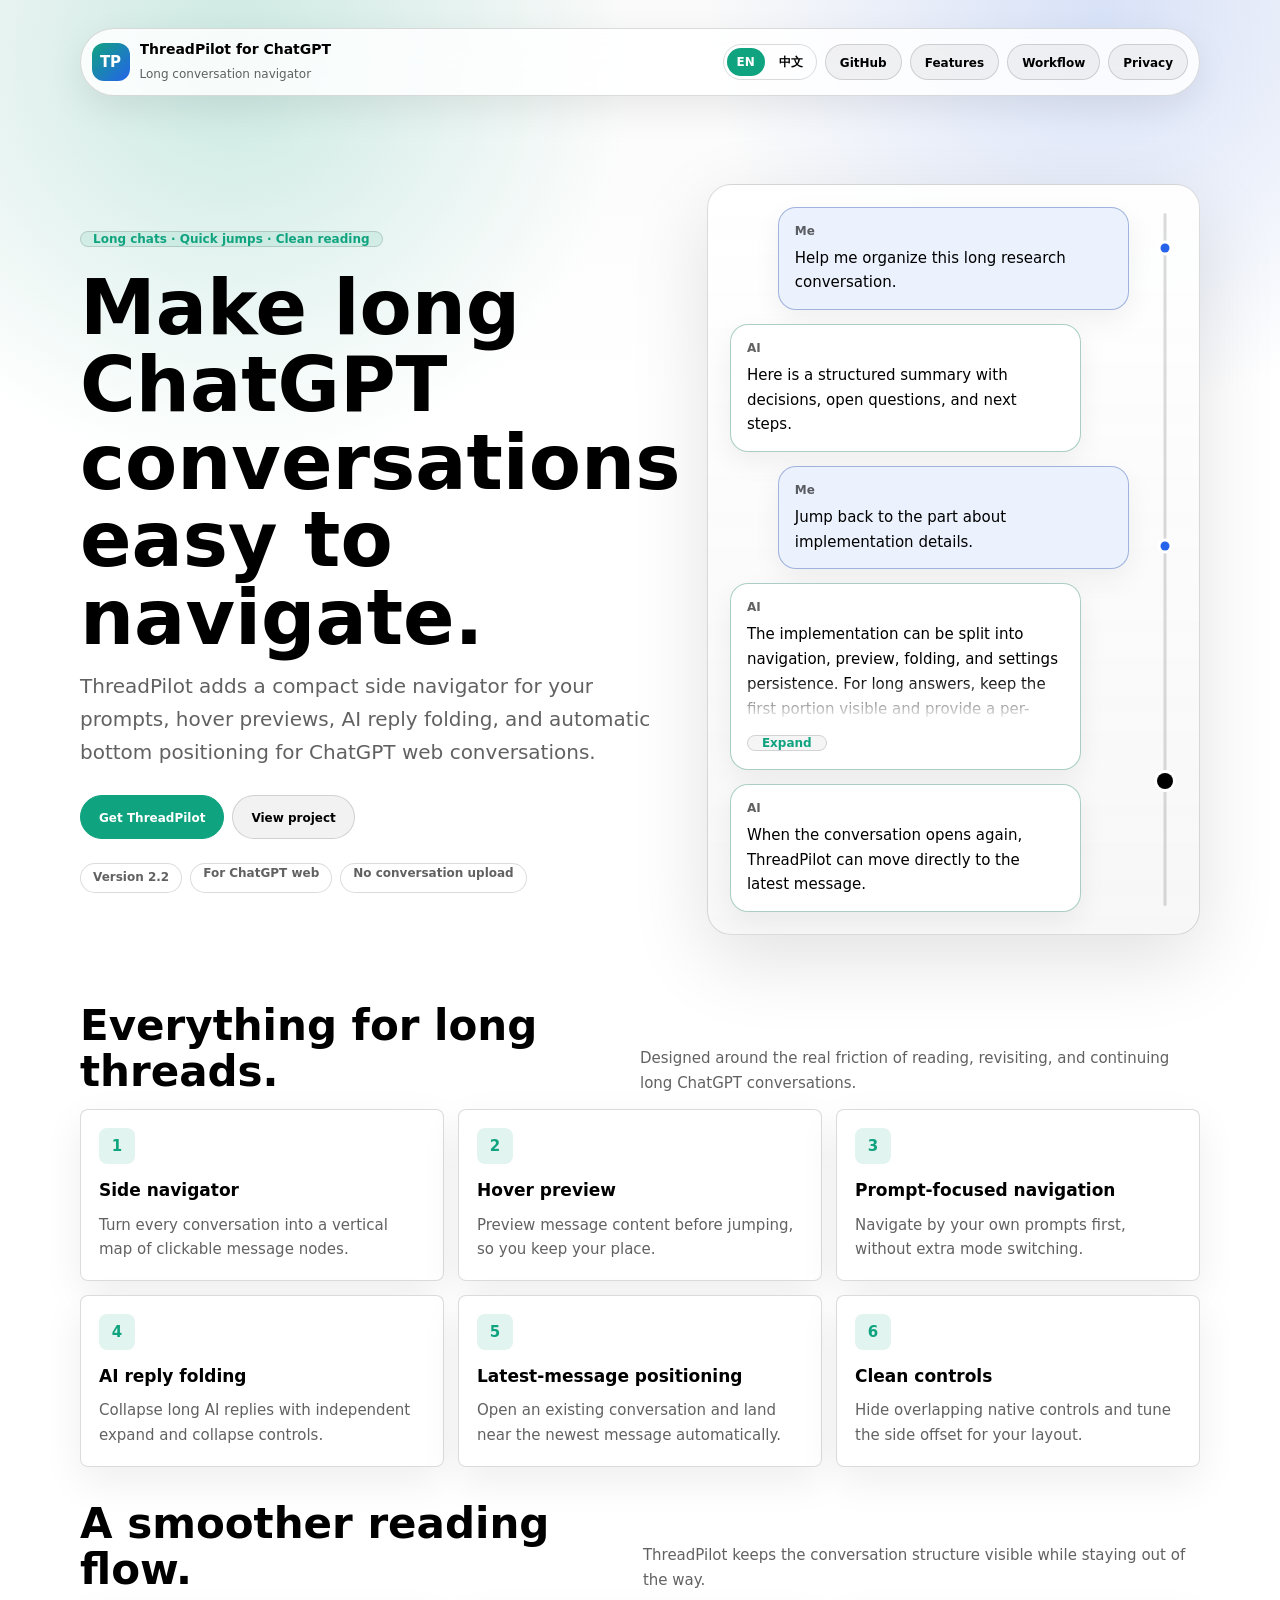
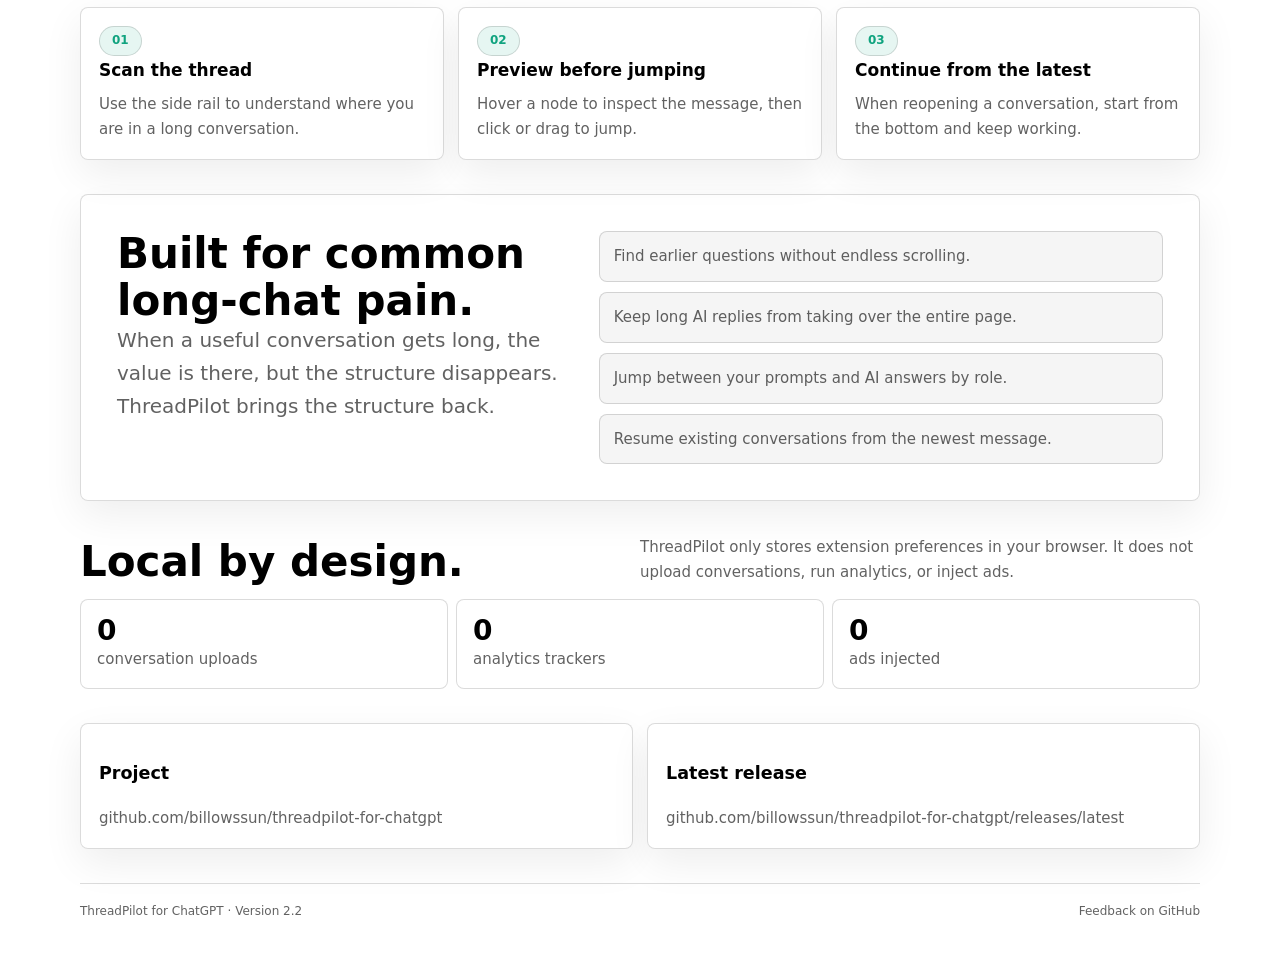
==== commit 1210f813: "Update docs for v2.2" ====
--- a/docs/index.html
+++ b/docs/index.html
@@ -132,7 +132,7 @@
           <h1 data-lang="en">Make long ChatGPT conversations easy to navigate.</h1><h1 data-lang="zh">让 ChatGPT 长对话更容易导航。</h1>
           <p class="lead" data-lang="en">ThreadPilot adds a compact side navigator for your prompts, hover previews, AI reply folding, and automatic bottom positioning for ChatGPT web conversations.</p><p class="lead" data-lang="zh">ThreadPilot 为 ChatGPT 网页端加入聚焦你输入内容的侧边导航、悬浮预览、AI 长回复折叠，以及打开对话后自动定位到最新消息。</p>
           <div class="actions"><a class="btn primary" href="https://github.com/billowssun/threadpilot-for-chatgpt/releases/latest" data-lang="en">Get ThreadPilot</a><a class="btn primary" href="https://github.com/billowssun/threadpilot-for-chatgpt/releases/latest" data-lang="zh">获取 ThreadPilot</a><a class="btn" href="https://github.com/billowssun/threadpilot-for-chatgpt" data-lang="en">View project</a><a class="btn" href="https://github.com/billowssun/threadpilot-for-chatgpt" data-lang="zh">查看项目</a></div>
-          <div class="chips"><span class="chip">Version 2.1</span><span class="chip" data-lang="en">For ChatGPT web</span><span class="chip" data-lang="zh">适用于 ChatGPT 网页端</span><span class="chip" data-lang="en">No conversation upload</span><span class="chip" data-lang="zh">不上传对话内容</span></div>
+          <div class="chips"><span class="chip">Version 2.2</span><span class="chip" data-lang="en">For ChatGPT web</span><span class="chip" data-lang="zh">适用于 ChatGPT 网页端</span><span class="chip" data-lang="en">No conversation upload</span><span class="chip" data-lang="zh">不上传对话内容</span></div>
         </div>
         <div class="demo" aria-hidden="true">
           <div class="chat">
@@ -192,7 +192,7 @@
       </section>
     </main>
 
-    <footer><span>ThreadPilot for ChatGPT · Version 2.1</span><span><a href="https://github.com/billowssun/threadpilot-for-chatgpt/issues" data-lang="en">Feedback on GitHub</a><a href="https://github.com/billowssun/threadpilot-for-chatgpt/issues" data-lang="zh">在 GitHub 反馈</a></span></footer>
+    <footer><span>ThreadPilot for ChatGPT · Version 2.2</span><span><a href="https://github.com/billowssun/threadpilot-for-chatgpt/issues" data-lang="en">Feedback on GitHub</a><a href="https://github.com/billowssun/threadpilot-for-chatgpt/issues" data-lang="zh">在 GitHub 反馈</a></span></footer>
   </div>
   <script src="site.js"></script>
 </body>
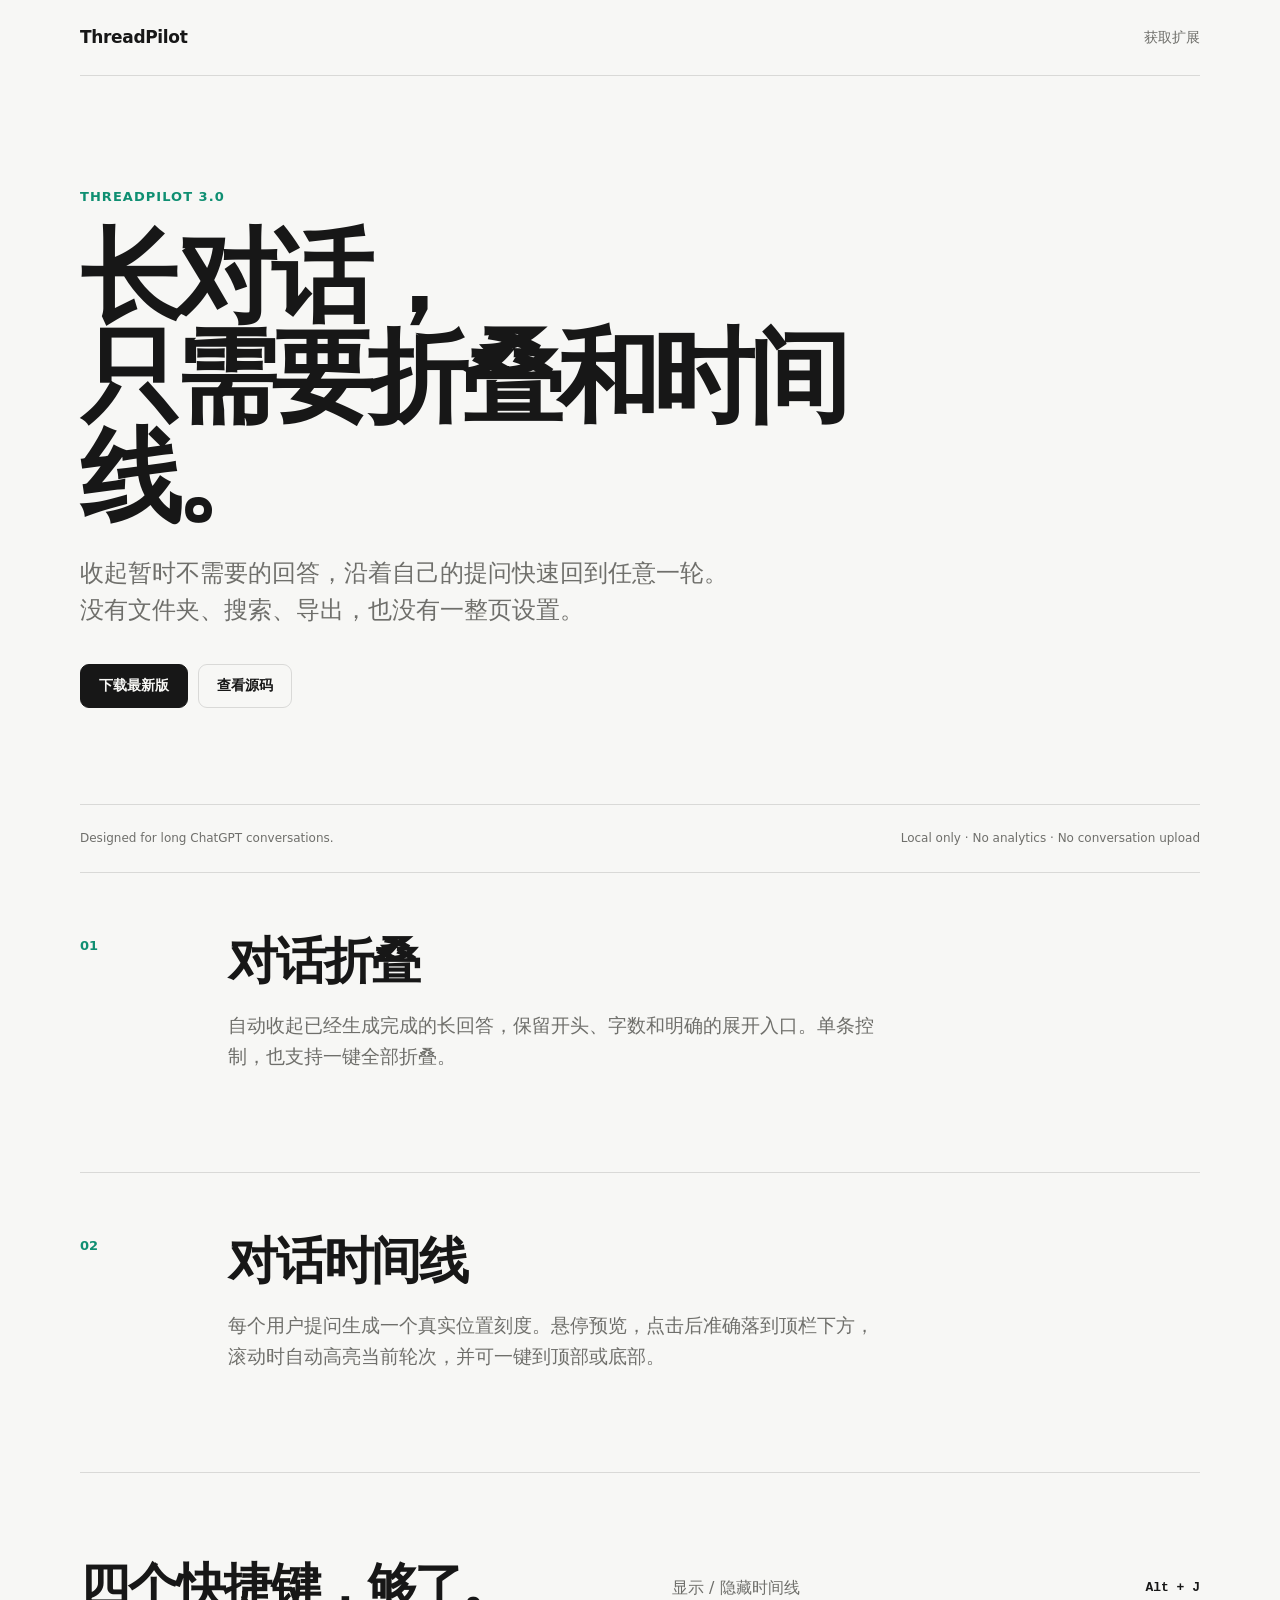
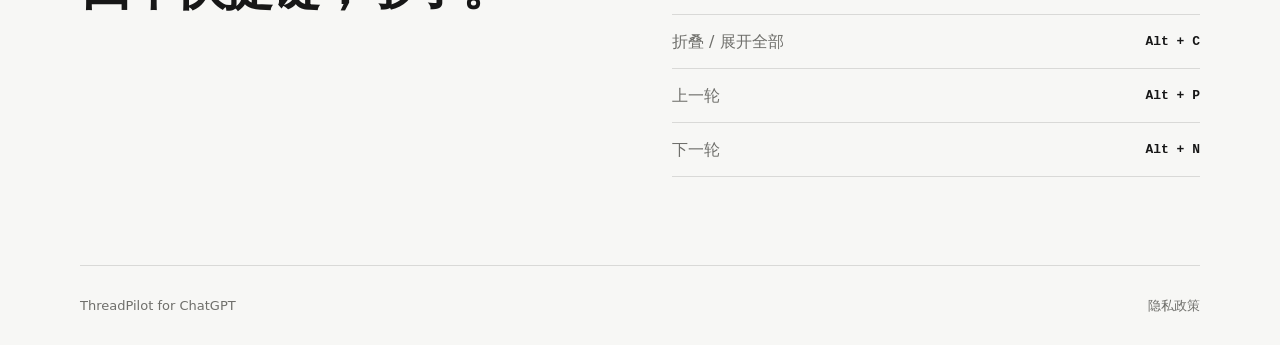
==== commit 93b250d5: "Release v3.0.0 conversation folding and timeline refactor" ====
--- a/docs/index.html
+++ b/docs/index.html
@@ -1,199 +1,64 @@
 <!doctype html>
-<html lang="en" data-lang="en">
+<html lang="zh-CN">
 <head>
-  <meta charset="utf-8" />
-  <meta name="viewport" content="width=device-width, initial-scale=1" />
-  <title>ThreadPilot for ChatGPT</title>
-  <style>
-    :root {
-      color-scheme: light dark;
-      --green: #10a37f;
-      --blue: #2563eb;
-      --ink: CanvasText;
-      --muted: color-mix(in srgb, CanvasText 62%, transparent);
-      --soft: color-mix(in srgb, CanvasText 7%, transparent);
-      --line: color-mix(in srgb, CanvasText 14%, transparent);
-      --panel: color-mix(in srgb, Canvas 92%, transparent);
-      --panel-strong: color-mix(in srgb, CanvasText 4%, Canvas);
-    }
-    * { box-sizing: border-box; }
-    html { scroll-behavior: smooth; }
-    body {
-      margin: 0;
-      background: Canvas;
-      color: var(--ink);
-      font: 15px/1.65 system-ui, -apple-system, BlinkMacSystemFont, "Segoe UI", "Microsoft YaHei", sans-serif;
-    }
-    body::before {
-      content: "";
-      position: fixed;
-      inset: 0;
-      z-index: -1;
-      background:
-        radial-gradient(circle at 18% 8%, color-mix(in srgb, var(--green) 20%, transparent), transparent 30%),
-        radial-gradient(circle at 86% 2%, color-mix(in srgb, var(--blue) 16%, transparent), transparent 28%),
-        linear-gradient(180deg, color-mix(in srgb, CanvasText 2%, Canvas), Canvas 44%);
-    }
-    a { color: inherit; text-decoration: none; }
-    .page { width: min(1120px, calc(100% - 36px)); margin: 0 auto; padding: 28px 0 48px; }
-    .nav { position: sticky; top: 12px; z-index: 10; display: flex; align-items: center; justify-content: space-between; gap: 14px; min-height: 58px; margin-bottom: 28px; padding: 9px 11px; border: 1px solid var(--line); border-radius: 999px; background: color-mix(in srgb, Canvas 84%, transparent); box-shadow: 0 12px 36px rgba(0,0,0,.08); backdrop-filter: blur(18px) saturate(1.1); -webkit-backdrop-filter: blur(18px) saturate(1.1); }
-    .brand { display: flex; align-items: center; gap: 10px; min-width: 0; }
-    .logo { width: 38px; height: 38px; display: grid; place-items: center; border-radius: 12px; background: linear-gradient(135deg, var(--green), var(--blue)); color: #fff; font-weight: 900; letter-spacing: 0; }
-    .brand span:last-child { min-width: 0; }
-    .brand strong { display: block; overflow: hidden; text-overflow: ellipsis; white-space: nowrap; font-size: 14px; }
-    .brand small { display: block; color: var(--muted); font-size: 12px; }
-    .right, .links, .lang, .actions, .chips, .stats { display: flex; align-items: center; gap: 8px; flex-wrap: wrap; }
-    .lang { gap: 4px; padding: 3px; border: 1px solid var(--line); border-radius: 999px; }
-    .links a, .btn, .lang button { display: inline-block; height: 36px; min-height: 0; padding: 0 14px; border: 1px solid var(--line); border-radius: 999px; background: color-mix(in srgb, CanvasText 5%, transparent); color: var(--ink); font: 760 12px/36px system-ui, -apple-system, BlinkMacSystemFont, "Segoe UI", "Microsoft YaHei", sans-serif; text-align: center; cursor: pointer; white-space: nowrap; }
-    .lang button { height: 28px; padding: 0 10px; border: 0; background: transparent; line-height: 28px; }
-    .lang button.active { background: var(--green); color: #fff; }
-    .btn { height: 44px; padding: 0 18px; line-height: 44px; }
-    .btn.primary { border-color: var(--green); background: var(--green); color: #fff; }
-    .hero { display: grid; grid-template-columns: minmax(0, 1.08fr) minmax(320px, .92fr); gap: clamp(22px, 4vw, 48px); align-items: center; min-height: min(680px, calc(100vh - 120px)); padding: clamp(28px, 5vw, 54px) 0 34px; }
-    .eyebrow, .chip, .tag { display: inline-grid; place-items: center; min-height: 30px; padding: 0 12px; border: 1px solid var(--line); border-radius: 999px; background: color-mix(in srgb, var(--green) 10%, transparent); color: var(--green); font-size: 12px; font-weight: 850; }
-    h1 { max-width: 760px; margin: 18px 0 14px; font-size: clamp(42px, 7vw, 76px); line-height: 1.02; letter-spacing: 0; }
-    .lead { max-width: 680px; margin: 0; color: var(--muted); font-size: clamp(16px, 2vw, 20px); }
-    .actions { margin-top: 26px; }
-    .chips { margin-top: 24px; }
-    .chip { background: var(--panel); color: var(--muted); font-weight: 760; }
-    .demo { position: relative; min-height: 470px; padding: 22px; border: 1px solid var(--line); border-radius: 24px; background: linear-gradient(180deg, var(--panel), color-mix(in srgb, CanvasText 3%, Canvas)); box-shadow: 0 24px 80px rgba(0,0,0,.12); overflow: hidden; }
-    .chat { display: grid; gap: 14px; padding-right: 48px; }
-    .bubble { max-width: 88%; padding: 14px 16px; border: 1px solid var(--line); border-radius: 18px; background: Canvas; box-shadow: 0 10px 28px rgba(0,0,0,.06); }
-    .bubble.me { justify-self: end; border-color: color-mix(in srgb, var(--blue) 26%, var(--line)); background: color-mix(in srgb, var(--blue) 9%, Canvas); }
-    .bubble.ai { justify-self: start; border-color: color-mix(in srgb, var(--green) 24%, var(--line)); }
-    .bubble strong { display: block; margin-bottom: 4px; font-size: 12px; color: var(--muted); }
-    .folded { position: relative; max-height: 108px; overflow: hidden; }
-    .folded::after { content: ""; position: absolute; left: 0; right: 0; bottom: 0; height: 52px; background: linear-gradient(to bottom, transparent, Canvas 82%); }
-    .more { display: inline-grid; place-items: center; height: 30px; margin-top: 10px; padding: 0 14px; border: 1px solid var(--line); border-radius: 999px; background: var(--panel-strong); color: var(--green); font-size: 12px; font-weight: 850; }
-    .rail { position: absolute; top: 28px; right: 22px; bottom: 28px; width: 24px; }
-    .rail::before { content: ""; position: absolute; top: 0; bottom: 0; left: 50%; width: 3px; border-radius: 99px; background: var(--line); transform: translateX(-50%); }
-    .dot { position: absolute; left: 50%; width: 9px; height: 9px; border-radius: 50%; background: var(--green); transform: translate(-50%, -50%); box-shadow: 0 0 0 3px Canvas; }
-    .dot.me { background: var(--blue); }
-    .dot.active { width: 16px; height: 16px; background: var(--ink); }
-    section { margin-top: 34px; }
-    .section-head { display: flex; align-items: end; justify-content: space-between; gap: 18px; margin-bottom: 14px; }
-    h2 { margin: 0; font-size: clamp(26px, 4vw, 42px); line-height: 1.1; letter-spacing: 0; }
-    .section-head p { max-width: 560px; margin: 0; color: var(--muted); }
-    .grid { display: grid; grid-template-columns: repeat(3, 1fr); gap: 14px; }
-    .grid.two { grid-template-columns: repeat(2, 1fr); }
-    .card, .band, .step, .quote { border: 1px solid var(--line); border-radius: 8px; background: var(--panel); box-shadow: 0 14px 40px rgba(0,0,0,.07); }
-    .card { padding: 18px; overflow-wrap: anywhere; }
-    .card h3, .step h3 { margin: 0 0 8px; font-size: 17px; }
-    .card p, .step p, .quote p { margin: 0; color: var(--muted); }
-    .icon { width: 36px; height: 36px; display: grid; place-items: center; margin-bottom: 12px; border-radius: 8px; background: color-mix(in srgb, var(--green) 12%, transparent); color: var(--green); font-weight: 900; }
-    .band { display: grid; grid-template-columns: .9fr 1.1fr; gap: 20px; padding: clamp(22px, 4vw, 36px); }
-    .list { display: grid; gap: 10px; margin: 0; padding: 0; list-style: none; }
-    .list li { padding: 12px 14px; border: 1px solid var(--line); border-radius: 8px; background: color-mix(in srgb, CanvasText 4%, transparent); color: var(--muted); }
-    .steps { display: grid; grid-template-columns: repeat(3, 1fr); gap: 14px; }
-    .step { padding: 18px; }
-    .stats { align-items: stretch; }
-    .stat { flex: 1 1 180px; padding: 16px; border: 1px solid var(--line); border-radius: 8px; background: var(--panel); }
-    .stat strong { display: block; font-size: 28px; line-height: 1.1; }
-    .stat span { color: var(--muted); }
-    .quote { padding: 18px; }
-    footer { display: flex; align-items: center; justify-content: space-between; gap: 12px; flex-wrap: wrap; margin-top: 34px; padding-top: 18px; border-top: 1px solid var(--line); color: var(--muted); font-size: 12px; }
-    body [data-lang] { display: none; }
-    html[data-lang="en"] body [data-lang="en"], html[data-lang="zh"] body [data-lang="zh"] { display: revert; }
-    @media (max-width: 900px) {
-      .nav { position: static; align-items: flex-start; border-radius: 22px; flex-direction: column; }
-      .right { align-items: flex-start; }
-      .hero, .band { grid-template-columns: 1fr; min-height: 0; }
-      .demo { min-height: 420px; }
-      .grid, .grid.two, .steps { grid-template-columns: 1fr; }
-      .section-head { align-items: flex-start; flex-direction: column; }
-    }
-    @media (max-width: 560px) {
-      .page { width: min(100% - 24px, 1120px); padding-top: 14px; }
-      .links { display: none; }
-      .hero { padding-top: 12px; }
-      .demo { min-height: 390px; padding: 16px; }
-      .chat { padding-right: 36px; }
-      .bubble { max-width: 94%; }
-    }
-  </style>
+  <meta charset="utf-8">
+  <meta name="viewport" content="width=device-width, initial-scale=1">
+  <title>ThreadPilot — 长对话，只需要折叠和时间线</title>
+  <link rel="stylesheet" href="site.css">
 </head>
 <body>
-  <div class="page">
-    <header class="nav">
-      <a class="brand" href="https://billowssun.github.io/threadpilot-for-chatgpt/">
-        <span class="logo">TP</span>
-        <span><strong>ThreadPilot for ChatGPT</strong><small data-lang="en">Long conversation navigator</small><small data-lang="zh">长对话导航助手</small></span>
-      </a>
-      <div class="right">
-        <div class="lang"><button id="lang-en" type="button">EN</button><button id="lang-zh" type="button">中文</button></div>
-        <nav class="links"><a href="https://github.com/billowssun/threadpilot-for-chatgpt">GitHub</a><a href="#features" data-lang="en">Features</a><a href="#features" data-lang="zh">功能</a><a href="#workflow" data-lang="en">Workflow</a><a href="#workflow" data-lang="zh">使用方式</a><a href="#privacy" data-lang="en">Privacy</a><a href="#privacy" data-lang="zh">隐私</a></nav>
+  <main>
+    <nav>
+      <a class="wordmark" href="https://github.com/billowssun/threadpilot-for-chatgpt">ThreadPilot</a>
+      <a class="nav-link" href="https://github.com/billowssun/threadpilot-for-chatgpt/releases/latest">获取扩展</a>
+    </nav>
+
+    <header class="hero">
+      <p class="eyebrow">ThreadPilot 3.0</p>
+      <h1>长对话，<br>只需要折叠和时间线。</h1>
+      <p class="lede">收起暂时不需要的回答，沿着自己的提问快速回到任意一轮。没有文件夹、搜索、导出，也没有一整页设置。</p>
+      <div class="actions">
+        <a class="button primary" href="https://github.com/billowssun/threadpilot-for-chatgpt/releases/latest">下载最新版</a>
+        <a class="button secondary" href="https://github.com/billowssun/threadpilot-for-chatgpt">查看源码</a>
       </div>
     </header>
 
-    <main>
-      <section class="hero">
+    <section class="principle" aria-label="产品原则">
+      <p>Designed for long ChatGPT conversations.</p>
+      <p>Local only · No analytics · No conversation upload</p>
+    </section>
+
+    <section class="features">
+      <article>
+        <span class="index">01</span>
         <div>
-          <span class="eyebrow" data-lang="en">Long chats · Quick jumps · Clean reading</span><span class="eyebrow" data-lang="zh">长对话 · 快速定位 · 清爽阅读</span>
-          <h1 data-lang="en">Make long ChatGPT conversations easy to navigate.</h1><h1 data-lang="zh">让 ChatGPT 长对话更容易导航。</h1>
-          <p class="lead" data-lang="en">ThreadPilot adds a compact side navigator for your prompts, hover previews, AI reply folding, and automatic bottom positioning for ChatGPT web conversations.</p><p class="lead" data-lang="zh">ThreadPilot 为 ChatGPT 网页端加入聚焦你输入内容的侧边导航、悬浮预览、AI 长回复折叠，以及打开对话后自动定位到最新消息。</p>
-          <div class="actions"><a class="btn primary" href="https://github.com/billowssun/threadpilot-for-chatgpt/releases/latest" data-lang="en">Get ThreadPilot</a><a class="btn primary" href="https://github.com/billowssun/threadpilot-for-chatgpt/releases/latest" data-lang="zh">获取 ThreadPilot</a><a class="btn" href="https://github.com/billowssun/threadpilot-for-chatgpt" data-lang="en">View project</a><a class="btn" href="https://github.com/billowssun/threadpilot-for-chatgpt" data-lang="zh">查看项目</a></div>
-          <div class="chips"><span class="chip">Version 2.2</span><span class="chip" data-lang="en">For ChatGPT web</span><span class="chip" data-lang="zh">适用于 ChatGPT 网页端</span><span class="chip" data-lang="en">No conversation upload</span><span class="chip" data-lang="zh">不上传对话内容</span></div>
+          <h2>对话折叠</h2>
+          <p>自动收起已经生成完成的长回答，保留开头、字数和明确的展开入口。单条控制，也支持一键全部折叠。</p>
         </div>
-        <div class="demo" aria-hidden="true">
-          <div class="chat">
-            <div class="bubble me"><strong>Me</strong><span data-lang="en">Help me organize this long research conversation.</span><span data-lang="zh">帮我整理这段很长的研究对话。</span></div>
-            <div class="bubble ai"><strong>AI</strong><span data-lang="en">Here is a structured summary with decisions, open questions, and next steps.</span><span data-lang="zh">下面是按结论、问题和下一步整理的结构化摘要。</span></div>
-            <div class="bubble me"><strong>Me</strong><span data-lang="en">Jump back to the part about implementation details.</span><span data-lang="zh">跳回实现细节那一段。</span></div>
-            <div class="bubble ai"><strong>AI</strong><div class="folded"><span data-lang="en">The implementation can be split into navigation, preview, folding, and settings persistence. For long answers, keep the first portion visible and provide a per-message expand control so the user can scan the thread without losing context.</span><span data-lang="zh">实现可以拆成导航、预览、折叠和设置保存。对于长回复，保留开头内容并为每条消息提供独立展开控制，这样用户可以快速浏览而不丢失上下文。</span></div><span class="more" data-lang="en">Expand</span><span class="more" data-lang="zh">展开</span></div>
-            <div class="bubble ai"><strong>AI</strong><span data-lang="en">When the conversation opens again, ThreadPilot can move directly to the latest message.</span><span data-lang="zh">再次打开对话时，ThreadPilot 可以直接定位到最新消息。</span></div>
-          </div>
-          <div class="rail"><span class="dot me" style="top: 5%"></span><span class="dot me" style="top: 48%"></span><span class="dot me active" style="top: 82%"></span></div>
+      </article>
+      <article>
+        <span class="index">02</span>
+        <div>
+          <h2>对话时间线</h2>
+          <p>每个用户提问生成一个真实位置刻度。悬停预览，点击后准确落到顶栏下方，滚动时自动高亮当前轮次，并可一键到顶部或底部。</p>
         </div>
-      </section>
+      </article>
+    </section>
 
-      <section id="features">
-        <div class="section-head"><h2 data-lang="en">Everything for long threads.</h2><h2 data-lang="zh">长对话需要的能力都在这里。</h2><p data-lang="en">Designed around the real friction of reading, revisiting, and continuing long ChatGPT conversations.</p><p data-lang="zh">围绕长对话里的阅读、回看、定位和继续处理体验设计。</p></div>
-        <div class="grid">
-          <article class="card"><div class="icon">1</div><h3 data-lang="en">Side navigator</h3><h3 data-lang="zh">侧边导航</h3><p data-lang="en">Turn every conversation into a vertical map of clickable message nodes.</p><p data-lang="zh">把整段对话变成一条可点击的消息地图。</p></article>
-          <article class="card"><div class="icon">2</div><h3 data-lang="en">Hover preview</h3><h3 data-lang="zh">悬浮预览</h3><p data-lang="en">Preview message content before jumping, so you keep your place.</p><p data-lang="zh">跳转前先预览消息内容，减少来回滚动。</p></article>
-          <article class="card"><div class="icon">3</div><h3 data-lang="en">Prompt-focused navigation</h3><h3 data-lang="zh">聚焦我的输入</h3><p data-lang="en">Navigate by your own prompts first, without extra mode switching.</p><p data-lang="zh">默认按你的输入定位，减少模式切换和节点噪音。</p></article>
-          <article class="card"><div class="icon">4</div><h3 data-lang="en">AI reply folding</h3><h3 data-lang="zh">AI 回复折叠</h3><p data-lang="en">Collapse long AI replies with independent expand and collapse controls.</p><p data-lang="zh">自动折叠较长 AI 回复，并为每条回复提供独立展开和收起。</p></article>
-          <article class="card"><div class="icon">5</div><h3 data-lang="en">Latest-message positioning</h3><h3 data-lang="zh">自动定位最新消息</h3><p data-lang="en">Open an existing conversation and land near the newest message automatically.</p><p data-lang="zh">打开已有对话时自动定位到最新消息附近。</p></article>
-          <article class="card"><div class="icon">6</div><h3 data-lang="en">Clean controls</h3><h3 data-lang="zh">清爽控制</h3><p data-lang="en">Hide overlapping native controls and tune the side offset for your layout.</p><p data-lang="zh">可隐藏干扰控件，并调整侧边距离适配自己的界面。</p></article>
-        </div>
-      </section>
+    <section class="shortcuts">
+      <h2>四个快捷键，够了。</h2>
+      <dl>
+        <div><dt>显示 / 隐藏时间线</dt><dd>Alt + J</dd></div>
+        <div><dt>折叠 / 展开全部</dt><dd>Alt + C</dd></div>
+        <div><dt>上一轮</dt><dd>Alt + P</dd></div>
+        <div><dt>下一轮</dt><dd>Alt + N</dd></div>
+      </dl>
+    </section>
 
-      <section id="workflow">
-        <div class="section-head"><h2 data-lang="en">A smoother reading flow.</h2><h2 data-lang="zh">更顺手的阅读流程。</h2><p data-lang="en">ThreadPilot keeps the conversation structure visible while staying out of the way.</p><p data-lang="zh">ThreadPilot 让对话结构始终可见，同时尽量不打扰阅读。</p></div>
-        <div class="steps">
-          <article class="step"><span class="tag">01</span><h3 data-lang="en">Scan the thread</h3><h3 data-lang="zh">浏览结构</h3><p data-lang="en">Use the side rail to understand where you are in a long conversation.</p><p data-lang="zh">通过侧边导航快速了解自己在长对话中的位置。</p></article>
-          <article class="step"><span class="tag">02</span><h3 data-lang="en">Preview before jumping</h3><h3 data-lang="zh">先预览再跳转</h3><p data-lang="en">Hover a node to inspect the message, then click or drag to jump.</p><p data-lang="zh">悬浮节点查看内容，再点击或拖动跳到目标消息。</p></article>
-          <article class="step"><span class="tag">03</span><h3 data-lang="en">Continue from the latest</h3><h3 data-lang="zh">从最新内容继续</h3><p data-lang="en">When reopening a conversation, start from the bottom and keep working.</p><p data-lang="zh">重新打开对话时直接到最新位置，继续处理当前任务。</p></article>
-        </div>
-      </section>
-
-      <section>
-        <div class="band">
-          <div><h2 data-lang="en">Built for common long-chat pain.</h2><h2 data-lang="zh">为长对话痛点而做。</h2><p class="lead" data-lang="en">When a useful conversation gets long, the value is there, but the structure disappears. ThreadPilot brings the structure back.</p><p class="lead" data-lang="zh">有价值的对话越聊越长之后，内容还在，但结构会消失。ThreadPilot 把结构重新带回来。</p></div>
-          <ul class="list">
-            <li data-lang="en">Find earlier questions without endless scrolling.</li><li data-lang="zh">不用无限滚动也能找到之前的问题。</li>
-            <li data-lang="en">Keep long AI replies from taking over the entire page.</li><li data-lang="zh">避免一条很长的 AI 回复占满整个页面。</li>
-            <li data-lang="en">Jump between your prompts and AI answers by role.</li><li data-lang="zh">按角色在你的输入和 AI 回复之间切换定位。</li>
-            <li data-lang="en">Resume existing conversations from the newest message.</li><li data-lang="zh">回到历史对话时直接从最新内容继续。</li>
-          </ul>
-        </div>
-      </section>
-
-      <section id="privacy">
-        <div class="section-head"><h2 data-lang="en">Local by design.</h2><h2 data-lang="zh">默认本地运行。</h2><p data-lang="en">ThreadPilot only stores extension preferences in your browser. It does not upload conversations, run analytics, or inject ads.</p><p data-lang="zh">ThreadPilot 只在浏览器本地保存扩展偏好，不上传对话内容，不做分析追踪，也不插入广告。</p></div>
-        <div class="stats"><div class="stat"><strong>0</strong><span data-lang="en">conversation uploads</span><span data-lang="zh">对话上传</span></div><div class="stat"><strong>0</strong><span data-lang="en">analytics trackers</span><span data-lang="zh">分析追踪</span></div><div class="stat"><strong>0</strong><span data-lang="en">ads injected</span><span data-lang="zh">广告注入</span></div></div>
-      </section>
-
-      <section>
-        <div class="grid two">
-          <article class="quote"><h3 data-lang="en">Project</h3><h3 data-lang="zh">项目地址</h3><p><a href="https://github.com/billowssun/threadpilot-for-chatgpt">github.com/billowssun/threadpilot-for-chatgpt</a></p></article>
-          <article class="quote"><h3 data-lang="en">Latest release</h3><h3 data-lang="zh">最新版本</h3><p><a href="https://github.com/billowssun/threadpilot-for-chatgpt/releases/latest">github.com/billowssun/threadpilot-for-chatgpt/releases/latest</a></p></article>
-        </div>
-      </section>
-    </main>
-
-    <footer><span>ThreadPilot for ChatGPT · Version 2.2</span><span><a href="https://github.com/billowssun/threadpilot-for-chatgpt/issues" data-lang="en">Feedback on GitHub</a><a href="https://github.com/billowssun/threadpilot-for-chatgpt/issues" data-lang="zh">在 GitHub 反馈</a></span></footer>
-  </div>
-  <script src="site.js"></script>
+    <footer>
+      <span>ThreadPilot for ChatGPT</span>
+      <a href="https://github.com/billowssun/threadpilot-for-chatgpt/blob/main/PRIVACY_POLICY.md">隐私政策</a>
+    </footer>
+  </main>
 </body>
 </html>
--- a/docs/site.css
+++ b/docs/site.css
@@ -0,0 +1,243 @@
+:root {
+  color-scheme: light dark;
+  --bg: #f7f7f5;
+  --surface: #ffffff;
+  --text: #171717;
+  --muted: #6f6f6b;
+  --line: rgba(0, 0, 0, 0.12);
+  --accent: #0f8f72;
+}
+
+@media (prefers-color-scheme: dark) {
+  :root {
+    --bg: #181818;
+    --surface: #222222;
+    --text: #f0f0ed;
+    --muted: #aaa9a3;
+    --line: rgba(255, 255, 255, 0.13);
+    --accent: #37b997;
+  }
+}
+
+* {
+  box-sizing: border-box;
+}
+
+html {
+  scroll-behavior: smooth;
+}
+
+body {
+  margin: 0;
+  background: var(--bg);
+  color: var(--text);
+  font: 16px/1.65 ui-sans-serif, system-ui, -apple-system, BlinkMacSystemFont, "Segoe UI", "Microsoft YaHei", sans-serif;
+}
+
+main {
+  width: min(1120px, calc(100% - 48px));
+  margin: 0 auto;
+}
+
+nav {
+  height: 76px;
+  display: flex;
+  align-items: center;
+  justify-content: space-between;
+  border-bottom: 1px solid var(--line);
+}
+
+a {
+  color: inherit;
+  text-decoration: none;
+}
+
+.wordmark {
+  font-size: 17px;
+  font-weight: 750;
+  letter-spacing: -0.02em;
+}
+
+.nav-link {
+  color: var(--muted);
+  font-size: 14px;
+}
+
+.hero {
+  max-width: 860px;
+  padding: 110px 0 96px;
+}
+
+.eyebrow {
+  margin: 0 0 20px;
+  color: var(--accent);
+  font-size: 13px;
+  font-weight: 750;
+  letter-spacing: 0.08em;
+  text-transform: uppercase;
+}
+
+h1,
+h2,
+p {
+  margin-top: 0;
+}
+
+h1 {
+  margin-bottom: 28px;
+  font-size: clamp(54px, 8vw, 102px);
+  font-weight: 650;
+  line-height: 0.98;
+  letter-spacing: -0.065em;
+}
+
+.lede {
+  max-width: 670px;
+  margin-bottom: 34px;
+  color: var(--muted);
+  font-size: clamp(18px, 2.1vw, 24px);
+  line-height: 1.55;
+}
+
+.actions {
+  display: flex;
+  gap: 10px;
+  flex-wrap: wrap;
+}
+
+.button {
+  min-height: 44px;
+  padding: 0 18px;
+  display: inline-flex;
+  align-items: center;
+  justify-content: center;
+  border: 1px solid var(--line);
+  border-radius: 9px;
+  font-size: 14px;
+  font-weight: 650;
+}
+
+.button.primary {
+  border-color: var(--text);
+  background: var(--text);
+  color: var(--bg);
+}
+
+.button.secondary {
+  background: transparent;
+}
+
+.principle {
+  padding: 24px 0;
+  display: flex;
+  justify-content: space-between;
+  gap: 24px;
+  border-top: 1px solid var(--line);
+  border-bottom: 1px solid var(--line);
+  color: var(--muted);
+  font-size: 12px;
+}
+
+.principle p {
+  margin: 0;
+}
+
+.features article {
+  min-height: 300px;
+  padding: 62px 0;
+  display: grid;
+  grid-template-columns: 120px minmax(0, 1fr);
+  gap: 28px;
+  border-bottom: 1px solid var(--line);
+}
+
+.index {
+  color: var(--accent);
+  font-size: 13px;
+  font-weight: 750;
+  font-variant-numeric: tabular-nums;
+}
+
+.features h2,
+.shortcuts h2 {
+  margin-bottom: 22px;
+  font-size: clamp(32px, 4vw, 50px);
+  font-weight: 650;
+  line-height: 1.05;
+  letter-spacing: -0.045em;
+}
+
+.features p {
+  max-width: 650px;
+  margin-bottom: 0;
+  color: var(--muted);
+  font-size: 19px;
+}
+
+.shortcuts {
+  padding: 88px 0;
+  display: grid;
+  grid-template-columns: 1fr 1fr;
+  gap: 64px;
+}
+
+.shortcuts dl {
+  margin: 0;
+}
+
+.shortcuts dl > div {
+  min-height: 54px;
+  display: flex;
+  align-items: center;
+  justify-content: space-between;
+  gap: 28px;
+  border-bottom: 1px solid var(--line);
+}
+
+.shortcuts dt {
+  color: var(--muted);
+}
+
+.shortcuts dd {
+  margin: 0;
+  font: 650 13px/1 ui-monospace, SFMono-Regular, Consolas, monospace;
+}
+
+footer {
+  min-height: 80px;
+  display: flex;
+  align-items: center;
+  justify-content: space-between;
+  border-top: 1px solid var(--line);
+  color: var(--muted);
+  font-size: 13px;
+}
+
+@media (max-width: 700px) {
+  main {
+    width: min(100% - 30px, 1120px);
+  }
+
+  .hero {
+    padding: 72px 0 64px;
+  }
+
+  h1 {
+    font-size: clamp(48px, 15vw, 76px);
+  }
+
+  .principle {
+    display: grid;
+  }
+
+  .features article {
+    min-height: 0;
+    grid-template-columns: 1fr;
+    gap: 16px;
+  }
+
+  .shortcuts {
+    grid-template-columns: 1fr;
+    gap: 28px;
+  }
+}
